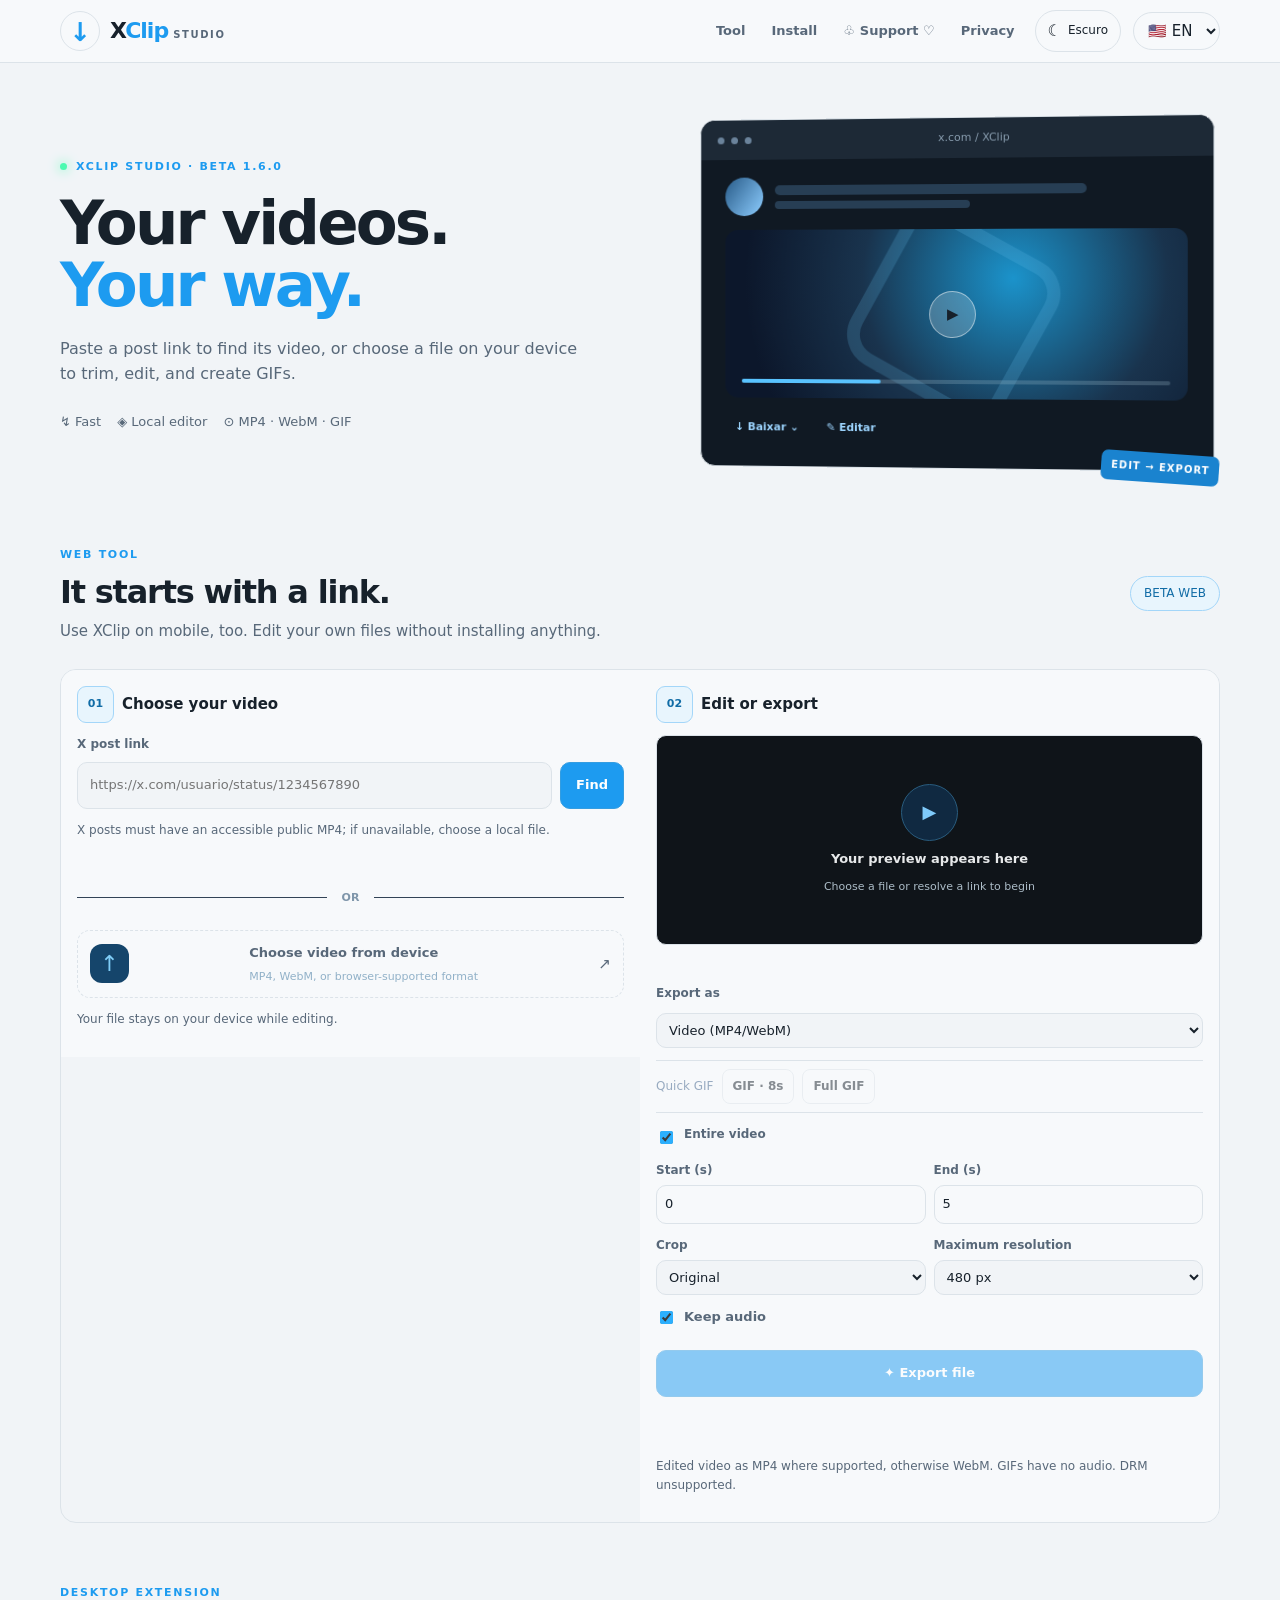
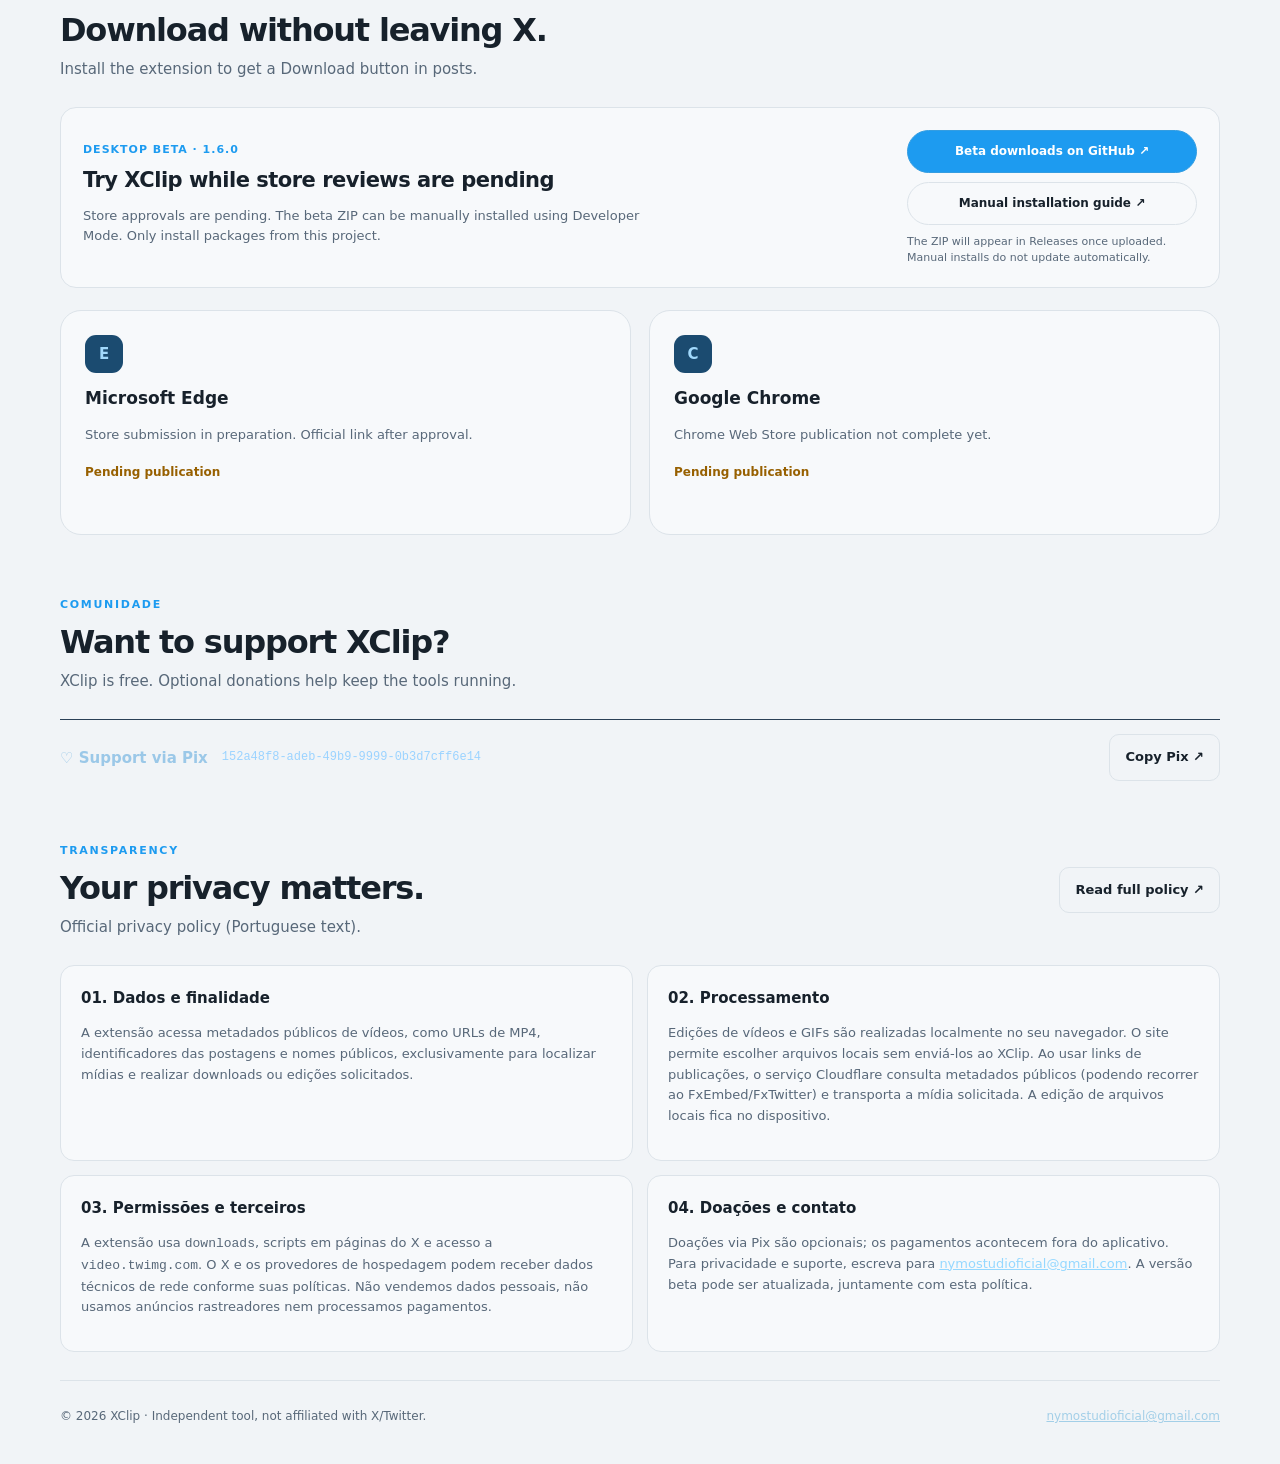
==== index.html @ c084bc1a "fix: beta package label matches extension version 1.6.0" ====
<!doctype html><html lang="pt-BR"><head><meta charset="utf-8"><meta name="viewport" content="width=device-width,initial-scale=1">
<meta name="theme-color" content="#080f1b"><meta name="description" content="XClip Studio: baixe vídeos do X, edite vídeos no navegador ou crie GIFs. Política de privacidade e instalação da extensão."><title>XClip Studio — Seu vídeo. Seu jeito.</title>
<link rel="icon" href="XClip-Site-1.3/assets/icon48.png"><link rel="stylesheet" href="style.css?v=1.6.1"></head>
<body>
<header class="header"><div class="shell top"><a class="brand" href="#home"><span class="brand-icon">↓</span><span>X<span class="accent">Clip</span><small> STUDIO</small></span></a>
<nav aria-label="Menu"><a data-i18n="navTool" href="#tool">Ferramenta</a><a data-i18n="navInstall" href="#install">Instalar</a><a href="#support" class="nav-support"><span aria-hidden="true">♧</span><span data-i18n="navSupport">Apoiar</span></a><a data-i18n="navPrivacy" href="#privacy">Privacidade</a></nav>
<button type="button" id="theme-toggle" class="theme-toggle" aria-label="Alternar tema claro e escuro"><span aria-hidden="true">☾</span><span id="theme-label">Escuro</span></button><div class="lang-area"><label for="lang" class="sr-only">Language</label><select id="lang"><option value="pt_BR">🇧🇷 PT</option><option value="en">🇺🇸 EN</option><option value="es">🇪🇸 ES</option><option value="fr">🇫🇷 FR</option><option value="ar">العربية</option><option value="zh_CN">中文</option></select></div></div></header>
<main id="home" class="shell">
<section class="hero"><div class="hero-left"><span class="eyebrow"><span class="light-dot"></span><span data-i18n="eyebrow">XCLIP STUDIO · BETA 1.6.1</span></span>
<h1 data-i18n="headline">Seus vídeos.<br><span class="accent">Seu jeito.</span></h1><p class="lead" data-i18n="subhead">Cole o link de uma publicação para buscar o vídeo, ou escolha um arquivo do seu dispositivo para cortar, editar e criar GIFs.</p>
<div class="facts"><span>↯ <span data-i18n="chipSpeed">Rápido</span></span><span>◈ <span data-i18n="chipEditor">Editor local</span></span><span>⊙ <span data-i18n="chipFormats">MP4 · WebM · GIF</span></span></div></div>
<div class="hero-art" aria-hidden="true"><div class="art-window"><div class="window-top"><i></i><i></i><i></i><span>x.com / XClip</span></div><div class="window-content"><div class="art-post"><span class="art-avatar"></span><span class="art-lines"><b></b><b></b></span></div><div class="art-video"><div class="play">▶</div><div class="art-timeline"><span></span></div></div><div class="art-buttons"><span>↓ Baixar ⌄</span><span>✎ Editar</span></div></div></div><div class="art-tag">EDIT → EXPORT</div></div></section>
<section id="tool" class="tool-section"><div class="sectionhead"><div><span class="eyebrow muted" data-i18n="toolBadge">FERRAMENTA WEB</span><h2 data-i18n="toolTitle">Tudo começa com um link.</h2><p data-i18n="toolSub">Use o XClip também no celular. Sem instalação para editar arquivos do aparelho.</p></div><span class="beta-flag">BETA WEB</span></div>
<div class="studio-grid compact-studio"><div class="pane source-pane"><div class="pane-title"><span class="step">01</span><h3 data-i18n="sourceTitle">Escolha seu vídeo</h3></div>
<label class="label" for="postUrl" data-i18n="urlLabel">Link da publicação do X</label><div class="inputrow"><input type="url" id="postUrl" placeholder="https://x.com/usuario/status/1234567890" autocomplete="off" spellcheck="false"><button id="resolve" class="primary" type="button" data-i18n="findButton">Buscar</button></div>
<p class="help" data-i18n="linkHelp">Baixe vídeos de posts públicos com MP4 acessível. A busca pode falhar quando o X restringe a mídia.</p>
<div id="linkStatus" class="inline-state" role="status" aria-live="polite"></div>
<div id="resolved" hidden><label class="label" for="quality" data-i18n="qualityLabel">Qualidade disponível</label><select id="quality" class="select"></select><div class="actions"><button id="downloadDirect" class="primary" type="button" data-i18n="downloadDirect">↓ Baixar direto</button><button id="gifShortDirect" type="button" class="outline xclip-quick-gif" data-i18n="gifShortQuick">GIF · 8 s</button><button id="gifFullDirect" type="button" class="outline xclip-quick-gif" data-i18n="gifFullQuick">GIF inteiro</button><button id="openEditor" type="button" class="outline" data-i18n="editFound">✎ Editar esse vídeo</button></div></div>
<div class="or"><span data-i18n="or">OU</span></div>
<label class="filepick" for="file"><span class="upload-icon">↑</span><span><strong data-i18n="fileTitle">Escolher vídeo do aparelho</strong><small data-i18n="fileHint">MP4, WebM ou outro formato compatível com o navegador</small></span><span aria-hidden="true">↗</span></label><input id="file" type="file" accept="video/*,.mp4,.webm" hidden><p class="help" data-i18n="filePrivacy">Seu arquivo fica no próprio dispositivo durante a edição.</p></div>
<div id="editorPanel" class="pane edit-pane"><div class="pane-title"><span class="step">02</span><h3 data-i18n="editorTitle">Editar ou exportar</h3></div><div class="preview"><video id="preview" controls playsinline preload="metadata"></video><div id="noVideo" class="preview-placeholder"><span>▶</span><strong data-i18n="placeholderTitle">Sua prévia aparece aqui</strong><small data-i18n="placeholderSub">Escolha um arquivo ou resolva um link para começar</small></div></div><div class="clip-player" id="clip-player" hidden><button id="clip-play" type="button" aria-label="Reproduzir trecho selecionado">▶</button><input id="clip-seek" type="range" min="0" max="100" value="0" step=".1" aria-label="Progresso do trecho"><strong id="clip-clock">0:00 / 0:00</strong></div>
<div id="videoMeta" class="file-meta" aria-live="polite"></div>
<div class="editfields"><div class="line"><label for="exportType" data-i18n="formatLabel">Exportar como</label><select id="exportType" class="select"><option value="video" data-i18n="videoOption">Vídeo (MP4/WebM)</option><option value="gif" data-i18n="gifOption">GIF animado</option></select></div>
<div class="gif-shortcuts" id="gif-shortcuts"><span data-i18n="gifQuickTitle">GIF rápido</span><button id="gif8Local" type="button" class="outline" disabled data-i18n="gifShortQuick">Primeiros 8 s</button><button id="gifFullLocal" type="button" class="outline" disabled data-i18n="gifFullQuick">Vídeo inteiro</button></div><div class="checkline"><input type="checkbox" id="whole" checked><label for="whole" data-i18n="wholeLabel">Vídeo inteiro</label></div><div class="trim-shell" id="trim-shell" hidden><div class="trim-head"><span data-i18n="trimSelect">✂ Selecionar trecho</span><strong id="trim-duration">0:00 – 0:05</strong></div>
 
 <div class="trim-rail" id="trim-rail"><div class="trim-highlight"></div><input type="range" id="start-slider" min="0" max="10" step=".1" value="0" aria-label="Início do trecho"><input type="range" id="end-slider" min="0" max="10" step=".1" value="5" aria-label="Fim do trecho"></div>
 <div class="trim-markers"><span>0:00</span><span id="total-time">0:00</span></div></div><div class="two" id="trimInputs"><div><label for="start" data-i18n="startLabel">Início (s)</label><input id="start" type="number" min="0" step=".1" value="0" disabled></div><div><label for="end" data-i18n="endLabel">Fim (s)</label><input id="end" type="number" min=".1" step=".1" value="5" disabled></div></div>
<div class="two"><div><label for="crop" data-i18n="cropLabel">Enquadramento</label><select id="crop" class="select"><option value="original" data-i18n="cropOriginal">Original</option><option value="1:1">1:1 · Quadrado</option><option value="9:16">9:16 · Vertical</option><option value="16:9">16:9 · Horizontal</option></select></div><div><label for="size" data-i18n="sizeLabel">Resolução máxima</label><select id="size" class="select"><option value="320">320 px</option><option value="480" selected>480 px</option><option value="640">640 px</option><option value="720">720 px</option><option value="original" data-i18n="sourceRes">Original</option></select></div></div>
<div class="two"><div id="fpsWrap"><label for="fps">FPS <span data-i18n="gifOnly">(GIF)</span></label><select id="fps" class="select"><option value="4">4</option><option value="6" selected>6</option><option value="10">10</option></select></div><div class="audio-control"><label class="checkline"><input type="checkbox" id="keepAudio" checked><span data-i18n="audioLabel">Manter áudio</span></label></div></div>
<button id="export" class="primary export-btn" type="button" disabled data-i18n="exportButton">✦ Exportar arquivo</button><button id="cancel" type="button" class="outline" hidden data-i18n="cancel">Cancelar</button>
<progress id="progress" max="100" value="0" hidden></progress><p id="editorStatus" role="status" aria-live="polite" class="help"></p><p class="help" data-i18n="codecNotice">Vídeos editados usam MP4 quando o navegador suporta, ou WebM. GIFs não têm áudio. Conteúdos com DRM não são compatíveis.</p></div></div></div></section>
<section id="install" class="section"><div class="sectionhead"><div><span class="eyebrow muted" data-i18n="installBadge">EXTENSÃO PARA COMPUTADOR</span><h2 data-i18n="installTitle">Baixar sem sair do X.</h2><p data-i18n="installSub">Para usar o botão Baixar diretamente nas publicações, instale a extensão.</p></div></div>
<div class="beta-install" role="region" aria-label="Instalação manual do XClip beta">
 <div class="beta-copy"><span class="eyebrow" data-i18n="betaLabel">BETA PARA COMPUTADOR · 1.6.0</span>
 <h3 data-i18n="betaTitle">Teste o XClip antes da aprovação das lojas</h3>
 <p data-i18n="betaExplanation">A extensão está em revisão. Enquanto isso, o ZIP beta pode ser instalado manualmente pelo Modo do desenvolvedor. Só instale arquivos deste projeto.</p></div>
 <div class="beta-links"><a class="primary beta-cta" href="https://github.com/john-cris19/xclip-studio/releases" target="_blank" rel="noopener noreferrer" data-i18n="betaReleases">Ver downloads beta no GitHub ↗</a><a class="outline beta-guide" href="https://github.com/john-cris19/xclip-studio/blob/main/BETA-INSTALACAO.md" target="_blank" rel="noopener noreferrer" data-i18n="betaGuide">Como instalar manualmente ↗</a><small data-i18n="betaNote">O ZIP será disponibilizado em Releases após ser enviado ao repositório. Downloads manuais não recebem atualizações automáticas.</small></div>
</div>
<div class="installgrid"><div class="installcard"><div class="logo-square">E</div><h3>Microsoft Edge</h3><p data-i18n="edgeInfo">Versão 1.3 em análise. O link oficial será ativado após aprovação.</p><span class="unavailable" data-i18n="edgePending">Aguardando publicação</span></div><div class="installcard"><div class="logo-square">C</div><h3>Google Chrome</h3><p data-i18n="chromeInfo">Versão 1.3 em análise. O link oficial será ativado após aprovação.</p><span class="unavailable" data-i18n="chromePending">Aguardando publicação</span></div></div></section>
<section id="support" class="section xclip-support-section"><div class="sectionhead"><div><span class="eyebrow muted">COMUNIDADE</span><h2 data-i18n="supportTitle">Quer apoiar o XClip?</h2><p data-i18n="supportText">O projeto é gratuito. Contribuições são opcionais e ajudam a manter as ferramentas.</p></div></div><div class="donate-inline"><span data-i18n="pixLabel">Pix de apoio · doação opcional</span><code id="pix-key">152a48f8-adeb-49b9-9999-0b3d7cff6e14</code><button id="copy-pix-site" type="button" class="outline" data-i18n="pixCopy">Copiar Pix ↗</button></div></section>
<section id="privacy" class="section privacy"><div class="sectionhead"><div><span class="eyebrow muted" data-i18n="privacyBadge">TRANSPARÊNCIA</span><h2 data-i18n="privacyTitle">Sua privacidade importa.</h2><p data-i18n="privacyNote">Política de privacidade oficial (texto em português).</p></div><a class="outline" href="privacy.html" target="_blank" rel="noopener noreferrer" data-i18n="fullPolicy">Ver documento completo ↗</a></div><div class="privacy-cards"><div><h3>01. Dados e finalidade</h3><p>A extensão acessa metadados públicos de vídeos, como URLs de MP4, identificadores das postagens e nomes públicos, exclusivamente para localizar mídias e realizar downloads ou edições solicitados.</p></div><div><h3>02. Processamento</h3><p>Edições de vídeos e GIFs são realizadas localmente no seu navegador. O site permite escolher arquivos locais sem enviá-los ao XClip. Ao usar links de publicações, o serviço Cloudflare consulta metadados públicos (podendo recorrer ao FxEmbed/FxTwitter) e transporta a mídia solicitada. A edição de arquivos locais fica no dispositivo.</p></div><div><h3>03. Permissões e terceiros</h3><p>A extensão usa <code>downloads</code>, scripts em páginas do X e acesso a <code>video.twimg.com</code>. O X e os provedores de hospedagem podem receber dados técnicos de rede conforme suas políticas. Não vendemos dados pessoais, não usamos anúncios rastreadores nem processamos pagamentos.</p></div><div><h3>04. Doações e contato</h3><p>Doações via Pix são opcionais; os pagamentos acontecem fora do aplicativo. Para privacidade e suporte, escreva para <a href="mailto:nymostudioficial@gmail.com">nymostudioficial@gmail.com</a>. A versão beta pode ser atualizada, juntamente com esta política.</p></div></div></section>
<footer class="footer"><div>© 2026 XClip · <span data-i18n="footer">Ferramenta independente, sem vínculo oficial com X/Twitter.</span></div><a href="mailto:nymostudioficial@gmail.com">nymostudioficial@gmail.com</a></footer>
</main>
<script src="config.js?v=1.6.1"></script><script src="translations.js?v=1.6.1"></script><script src="gif-codec.js?v=1.6.1"></script><script src="studio.js?v=1.6.1"></script>
</body></html>
---- style.css ----
:root{color-scheme:dark;--bg:#080f1b;--surface:#101c2a;--panel:#111d2b;--line:#263648;--ink:#eef5ff;--muted:#a0b2c5;--blue:#2caffd}*{box-sizing:border-box}html{scroll-behavior:smooth}body{margin:0;background:radial-gradient(ellipse at 80% -5%,#143c60 0,transparent 36%),var(--bg);color:var(--ink);font:15px/1.6 system-ui,-apple-system,Segoe UI,sans-serif}.shell{max-width:1160px;width:calc(100% - 44px);margin:0 auto}a{color:#95d8ff}button,input,select{font:inherit}button{cursor:pointer}button:disabled{opacity:.5;cursor:not-allowed}.header{border-bottom:1px solid #293647;background:#09131eea;position:sticky;top:0;z-index:4;backdrop-filter:blur(10px)}.top{height:77px;display:flex;align-items:center;gap:28px}.brand{display:flex;gap:10px;align-items:center;min-width:188px;text-decoration:none;color:white;font-size:22px;font-weight:850;letter-spacing:-1px}.brand small{font-size:10px;letter-spacing:1.6px;color:#8fa6bc}.brand-icon{height:40px;width:40px;background:#0a2e4b;border:1px solid #326791;border-radius:13px;display:grid;place-items:center;color:#48baff;font-size:26px}.accent{color:#40b9ff}nav{display:flex;gap:26px;margin-left:auto}nav a{font-size:13px;text-decoration:none;color:#afc0d0;font-weight:600}nav a:hover{color:#fff}.lang-area select{border-radius:9px;border:1px solid #35516b;background:#132436;color:#e6f2ff;padding:8px 10px}.sr-only{position:absolute;width:1px;height:1px;overflow:hidden;clip:rect(0,0,0,0)}.hero{display:grid;grid-template-columns:1fr .85fr;align-items:center;gap:38px;min-height:410px;padding:48px 0 42px}.eyebrow{font-weight:750;font-size:11px;letter-spacing:1.7px;color:#91d6ff;display:inline-flex;gap:9px;align-items:center}.light-dot{display:inline-block;width:7px;height:7px;background:#4bfab0;border-radius:50%;box-shadow:0 0 12px #4bfab0}.muted{color:#7daac6}h1{font-size:clamp(48px,6vw,79px);line-height:1.02;letter-spacing:-4px;margin:15px 0 19px}h2{font-size:clamp(25px,3.4vw,36px);letter-spacing:-1.2px;line-height:1.25;margin:7px 0}h3{margin:0;font-size:17px}.lead{font-size:16px;color:#b5c8dc;max-width:520px}.facts{display:flex;flex-wrap:wrap;gap:16px;color:#a6bcd2;font-size:13px;margin-top:25px}.facts>span{white-space:nowrap}.hero-art{position:relative;padding:20px 9px 20px 0}.art-window{border:1px solid #36536b;box-shadow:0 12px 70px #04080eb0;background:#101923;border-radius:15px;overflow:hidden;transform:perspective(1300px) rotateY(-5deg)}.window-top{background:#1d2936;height:40px;display:flex;align-items:center;gap:7px;padding:0 17px}.window-top i{height:7px;width:7px;border-radius:50%;background:#6b839b}.window-top span{margin:auto;color:#879bad;font-size:11px}.window-content{padding:18px 25px 24px}.art-post{display:flex;gap:12px;margin-bottom:14px}.art-avatar{height:39px;width:39px;border-radius:50%;background:linear-gradient(125deg,#275a87,#8dcdff)}.art-lines{flex:1;display:grid;gap:6px;align-content:center}.art-lines b{height:10px;background:#273e54;border-radius:20px;width:76%}.art-lines b:last-child{width:48%;height:8px}.art-video{height:170px;border-radius:13px;position:relative;display:grid;place-items:center;background:radial-gradient(circle at 63% 29%,#1b93cb,#19334d 48%,#0c172b 86%);overflow:hidden}.art-video:before{content:"";position:absolute;width:150px;height:150px;border:13px solid #67bfea33;transform:rotate(29deg);border-radius:35px}.play{z-index:2;width:47px;height:47px;display:grid;place-items:center;background:#ffffff33;border:1px solid #ffffff78;border-radius:50%}.art-timeline{position:absolute;bottom:15px;left:17px;right:17px;background:#9cbaca44;height:4px;border-radius:10px}.art-timeline span{display:block;width:33%;height:4px;background:#59c3ff;border-radius:10px}.art-buttons{display:flex;gap:8px;margin-top:15px;flex-wrap:wrap}.art-buttons span{border:1px solid #32729f;border-radius:50px;padding:6px 10px;font-size:11px;font-weight:750;background:#123048;color:#a6ddff}.art-tag{position:absolute;bottom:6px;right:1px;transform:rotate(4deg);background:#1a83cf;color:white;padding:7px 10px;font-weight:900;font-size:10px;letter-spacing:1px;border-radius:7px}.tool-section{padding:33px 0}.sectionhead{display:flex;gap:20px;align-items:center;justify-content:space-between;margin-bottom:22px}.sectionhead p{color:var(--muted);margin:4px 0}.beta-flag{border:1px solid #35708e;background:#123a4a;padding:7px 13px;border-radius:50px;white-space:nowrap;color:#9dd9f7;font-size:12px}.studio-grid{display:grid;grid-template-columns:1fr 1fr;align-items:start;gap:20px}.pane,.installcard{border:1px solid var(--line);background:linear-gradient(155deg,#122438,#0e1926);border-radius:21px;padding:24px}.pane-title{display:flex;align-items:center;gap:13px;margin-bottom:24px}.step{border:1px solid #3a719b;color:#95d4fb;background:#183a52;display:grid;place-items:center;border-radius:11px;width:37px;height:37px;font-weight:800}.label,.editfields label{font-size:12px;color:#b9d0e3;font-weight:750;display:block;margin-bottom:8px}.inputrow{display:flex;gap:8px}.inputrow input{min-width:0;flex:1}.inputrow input,.editfields input[type=number],.select{background:#091524;border:1px solid #37506a;color:#edf7ff;border-radius:10px;padding:12px;outline:none;width:100%;font-size:13px}.inputrow input:focus,.editfields input:focus,.select:focus{border-color:#42bdff;box-shadow:0 0 0 2px #3bacf62b}.primary,.outline{border:1px solid #349de1;border-radius:10px;background:#199bea;color:white;font-size:13px;padding:12px 15px;font-weight:800}.primary:hover:not(:disabled){background:#30b3ff}.outline{background:#172d42;color:#b7dfff;border-color:#3b6382;text-decoration:none}.outline:hover{background:#1e3953}.help{font-size:12px;color:#92a9be;line-height:1.55}.inline-state{min-height:15px;color:#9fcbe8;font-size:12px;margin-top:8px}.inline-state.error,#editorStatus.error{color:#ffae9e}.inline-state.success,#editorStatus.success{color:#70e8b1}.actions{display:flex;gap:10px;flex-wrap:wrap;margin-top:12px}.or{display:flex;gap:15px;align-items:center;color:#7f96aa;margin:23px 0;font-size:11px;font-weight:800}.or:before,.or:after{content:"";flex:1;height:1px;background:#324356}.filepick{display:flex;align-items:center;justify-content:space-between;gap:12px;padding:17px;cursor:pointer;border:1px dashed #3682b4;background:#0d2439;border-radius:13px;color:#d8ebfb}.filepick strong{display:block;font-size:13px}.filepick small{display:block;color:#91b1c8;font-size:11px;margin-top:4px}.upload-icon{display:grid;place-items:center;height:39px;width:39px;border-radius:12px;background:#15456b;color:#7fcdf7;font-size:22px}.preview{height:224px;position:relative;border-radius:13px;background:#060e18;overflow:hidden;display:grid;place-items:center;border:1px solid #2a3d52}.preview video{height:100%;width:100%;object-fit:contain;display:none}.preview-placeholder{display:grid;place-items:center;gap:8px;color:#8fa8bd;text-align:center}.preview-placeholder span{width:57px;height:57px;display:grid;place-items:center;color:#7fcafa;background:#102941;border:1px solid #295c7e;border-radius:50%;font-size:18px}.preview-placeholder strong{color:#e1efff;font-size:13px}.preview-placeholder small{font-size:11px}.file-meta{font-size:11px;color:#8db3ce;min-height:19px;margin:10px 0}.editfields{display:grid;gap:12px}.editfields .line{display:grid;gap:5px}.editfields .two{display:grid;grid-template-columns:1fr 1fr;gap:12px}.editfields label{margin:0 0 5px}.editfields .checkline{display:flex;align-items:center;gap:8px;font-size:13px}.editfields input[type=checkbox]{accent-color:#2caffd}.audio-control{display:flex;align-items:center}.export-btn{width:100%;margin-top:5px}.editfields progress{width:100%;accent-color:#26b2fc}.section{padding:58px 0}.installgrid{display:grid;grid-template-columns:1fr 1fr;gap:18px}.installcard{min-height:225px}.installcard .logo-square{font-weight:900;color:#a2d9fc;display:grid;place-items:center;width:38px;height:38px;border-radius:11px;background:#1b4b70;margin-bottom:12px}.installcard p{font-size:13px;color:#a8bccf}.unavailable{font-size:12px;font-weight:700;color:#ffc66c}.privacy-cards{display:grid;grid-template-columns:1fr 1fr;gap:14px}.privacy-cards>div{border:1px solid #293a4c;background:#111f2e;padding:20px;border-radius:14px}.privacy-cards h3{font-size:15px}.privacy-cards p{font-size:13px;color:#aabdd0}.footer{display:flex;gap:15px;justify-content:space-between;padding:26px 0 40px;border-top:1px solid var(--line);font-size:12px;color:#809ab2}.footer a{color:#a3cfe8}@media(max-width:920px){.hero{grid-template-columns:1fr;min-height:unset}.hero-art{max-width:560px}.studio-grid,.installgrid{grid-template-columns:1fr}nav{gap:11px}.brand{min-width:unset}}@media(max-width:580px){.shell{width:calc(100% - 30px)}.top{gap:8px;height:68px}.brand{font-size:18px}.brand small{display:none}.brand-icon{width:32px;height:32px;font-size:20px}nav{margin-left:auto;gap:10px}nav a{font-size:11px}.lang-area select{padding:6px 4px;max-width:76px}.hero{padding:34px 0 15px;gap:12px}h1{letter-spacing:-2px;font-size:48px}.hero-art{display:none}.pane,.installcard{padding:18px}.sectionhead{align-items:start;flex-direction:column;gap:10px}.privacy-cards{grid-template-columns:1fr}.footer{flex-direction:column}.editfields .two{gap:8px}}
[hidden]{display:none!important}

/* XClip 1.4: one timeline with two draggable range handles. */
.trim-shell{padding:13px 14px 8px;background:#0d1825;border:1px solid #2a4055;border-radius:14px;margin:8px 0 14px}
.trim-shell[hidden]{display:none}.trim-head,.trim-markers{display:flex;justify-content:space-between;align-items:center;gap:8px;color:#c3d3e2;font-size:12px}
.trim-head strong{color:#63bcff;font-variant-numeric:tabular-nums}.trim-frames{height:52px;border-radius:9px;overflow:hidden;margin-top:12px;display:flex;justify-content:space-between;align-items:center;color:#81a6bc;font-size:11px;background:repeating-linear-gradient(90deg,#152e44 0,#152e44 42px,#0a1f30 42px,#0a1f30 48px)}.trim-frames span{padding:4px 7px;background:#122c3ab3}
.trim-rail{position:relative;margin:1px 8px 6px;height:32px;--a:0%;--b:100%}.trim-rail:before{content:'';position:absolute;height:7px;background:#23394c;top:12px;left:0;right:0;border-radius:6px}.trim-rail .trim-highlight{position:absolute;height:7px;top:12px;left:var(--a);right:calc(100% - var(--b));background:#1d9bf0;border-radius:6px}
.trim-rail input{position:absolute;inset:0;width:100%;height:32px;margin:0;background:transparent;appearance:none;-webkit-appearance:none;pointer-events:none}.trim-rail input::-webkit-slider-thumb{-webkit-appearance:none;appearance:none;pointer-events:auto;height:27px;width:16px;border:3px solid #1d9bf0;background:#fff;border-radius:8px;cursor:ew-resize;box-shadow:0 2px 6px #0008}.trim-rail input::-moz-range-thumb{pointer-events:auto;height:22px;width:12px;border:3px solid #1d9bf0;background:#fff;border-radius:8px;cursor:ew-resize}.trim-rail input::-webkit-slider-runnable-track{background:transparent}
.trim-markers{color:#7591a7;font-size:11px}.donate-inline{display:flex;flex-wrap:wrap;align-items:center;gap:14px;border-top:1px solid #263a4b;padding-top:14px}.donate-inline code{font:12px/1.4 monospace;overflow-wrap:anywhere;color:#9bd3ff}.donate-inline button{margin-left:auto}
.studio-grid .pane{box-shadow:none}.actions button,.installcard,.outline{box-shadow:none}

/* XClip Web v1.4.1: compact actions and GIF presets */
.studio-grid{gap:12px!important}.studio-grid .pane{padding:18px!important;border-radius:16px!important;box-shadow:none!important}
.pane-title{margin-bottom:13px!important}.pane-title h3{font-size:16px!important}
.studio-grid .actions{display:flex;align-items:center;gap:7px;flex-wrap:wrap}.studio-grid .actions button{padding:8px 10px!important;font-size:12px!important;border-radius:8px!important;white-space:nowrap}
.gif-shortcuts{display:flex;align-items:center;gap:7px;flex-wrap:wrap;padding:8px 0;color:#98abc1;font-size:12px}
.gif-shortcuts button{border-radius:8px!important;padding:5px 8px!important;font-size:12px!important}
.donate-inline{border-top:1px solid #2a4056!important}.donate-inline span{font-weight:600;color:#9bc8e8}
#linkStatus.error{max-width:620px;line-height:1.5}.trim-frames{opacity:.72}
@media(max-width:600px){.studio-grid .pane{padding:14px!important}.studio-grid .actions button{flex:1}.gif-shortcuts button{flex:1}}

/* XClip 1.5 — X-inspired compact light/dark themes */
:root{--bg:#000;--surface:#000;--panel:#000;--line:#2f3336;--ink:#e7e9ea;--muted:#71767b;--blue:#1d9bf0;color-scheme:dark}
html[data-theme="light"]{--bg:#fff;--surface:#fff;--panel:#fff;--line:#eff3f4;--ink:#0f1419;--muted:#536471;--blue:#1d9bf0;color-scheme:light}
body{background:var(--bg)!important;color:var(--ink)!important;font-family:-apple-system,BlinkMacSystemFont,system-ui,sans-serif}
.header{background:var(--surface)!important;border-bottom:1px solid var(--line)!important}.top{height:62px!important;gap:12px!important}
.brand{color:var(--ink)!important;min-width:150px!important}.brand small{color:var(--muted)!important}.accent{color:var(--blue)!important}
.brand-icon{background:transparent!important;border:1px solid var(--line)!important;border-radius:50%!important;color:var(--blue)!important}
nav a{color:var(--muted)!important}nav a:hover{color:var(--ink)!important}.nav-support{display:inline-flex;align-items:center;gap:5px}
.theme-toggle{display:inline-flex;align-items:center;gap:6px;margin-left:8px;background:transparent;color:var(--ink);border:1px solid var(--line);border-radius:99px;padding:7px 12px;font-size:12px;white-space:nowrap}.theme-toggle:hover{background:rgba(29,155,240,.10)}.theme-toggle span:first-child{font-size:16px}
.lang-area select{background:var(--surface)!important;border:1px solid var(--line)!important;color:var(--ink)!important;border-radius:99px!important}
.hero{min-height:290px!important;padding:34px 0 24px!important;gap:18px!important}.hero h1{font-size:clamp(38px,5vw,61px)!important;letter-spacing:-2.8px!important}
.lead,.facts,.sectionhead p,.help,.file-meta,.inline-state{color:var(--muted)!important}.eyebrow{color:var(--blue)!important}
.art-window{box-shadow:none!important;border-color:var(--line)!important;background:#101923!important}.art-buttons span{border:0!important;border-radius:20px!important;background:transparent!important;color:#9dd5ff!important}
.section,.tool-section{padding:28px 0!important}.sectionhead{gap:10px!important}.sectionhead h2{font-size:clamp(24px,3vw,32px)!important}
.studio-grid{gap:0!important;border:1px solid var(--line)!important;border-radius:16px!important;overflow:hidden}
.studio-grid .pane{border:0!important;border-radius:0!important;background:var(--surface)!important;padding:16px!important;box-shadow:none!important;color:var(--ink)!important}
.source-pane{border-right:1px solid var(--line)!important}.pane-title{gap:8px!important;margin-bottom:12px!important}.pane-title h3{font-size:15px!important}
.step{border-radius:9px!important;padding:5px 7px!important;font-size:11px!important}
.filepick{border:1px dashed var(--line)!important;background:var(--surface)!important;color:var(--ink)!important;padding:12px!important}
.inputrow input,.studio-grid input[type=number],.studio-grid select{background:var(--surface)!important;border:1px solid var(--line)!important;color:var(--ink)!important;border-radius:10px!important}
.studio-grid .label,.studio-grid label{color:var(--muted)!important}
.preview{height:210px!important;background:#0f1419!important;border-radius:10px!important;border-color:var(--line)!important}
.preview-placeholder{color:#a0b4c3!important}.preview-placeholder strong{color:#e7e9ea!important}
.primary{background:var(--blue)!important}.outline{background:transparent!important;border-color:var(--line)!important;color:var(--ink)!important}.outline:hover{background:rgba(29,155,240,.09)!important}
.actions button{padding:9px 12px!important;border-radius:99px!important}
.editfields .two{gap:8px!important}.editfields select,.editfields input[type=number]{padding:8px!important}
.gif-shortcuts{display:flex!important;align-items:center!important;flex-wrap:wrap!important;gap:8px!important;padding:8px 0!important;border-top:1px solid var(--line)!important;border-bottom:1px solid var(--line)!important}
.gif-shortcuts button{font-size:12px!important;padding:7px 10px!important}
.trim-shell{background:var(--surface)!important;border:1px solid var(--line)!important;border-radius:10px!important;padding:10px!important}
.trim-head{color:var(--ink)!important}.trim-head strong{color:var(--blue)!important}
.trim-frames{height:34px!important;background:repeating-linear-gradient(90deg,#1d9bf027 0,#1d9bf027 40px,transparent 41px,transparent 45px)!important;color:var(--muted)!important;opacity:1!important}.trim-frames span{background:transparent!important}
.installcard,.privacy-cards>div{background:var(--surface)!important;color:var(--ink)!important;border-color:var(--line)!important;box-shadow:none!important}
.installcard p,.privacy-cards p,.checkline{color:var(--muted)!important}.footer{border-color:var(--line)!important;color:var(--muted)!important}
html[data-theme="light"] .tag,html[data-theme="light"] .step,html[data-theme="light"] .beta-flag{background:#e8f5fd!important;color:#116ca6!important;border-color:#a3d6f9!important}
html[data-theme="light"] .preview-placeholder small{color:#acbcc7!important}html[data-theme="light"] .unavailable{color:#976000!important}
@media(max-width:920px){.source-pane{border-right:0!important;border-bottom:1px solid var(--line)!important}}
@media(max-width:620px){.top{gap:8px!important}.brand{min-width:unset!important}.theme-toggle{margin:0!important;padding:6px 9px!important}.theme-toggle #theme-label{display:none!important}nav{gap:9px!important}.studio-grid .pane{padding:12px!important}.hero{padding:21px 0!important}.hero-art{display:none!important}.hero h1{font-size:41px!important}}


/* v1.6 — mobile-first and softened light theme, no fake filmstrip */
html[data-theme=light]{--bg:#f1f4f7;--surface:#f7f9fb;--panel:#f7f9fb;--line:#dce3e9;--ink:#17212b;--muted:#586879}
html[data-theme=light] body{background:#f1f4f7!important}html[data-theme=light] .studio-grid .pane{background:#f7f9fb!important}
html[data-theme=light] .header,html[data-theme=light] .installcard,html[data-theme=light] .privacy-cards>div{background:#f7f9fb!important}
html[data-theme=light] .inputrow input,html[data-theme=light] .select{background:#f1f4f7!important}
.trim-frames{display:none!important}.trim-rail{margin-top:14px!important}
.clip-player{display:flex;align-items:center;gap:10px;padding:10px 1px;margin:4px 0;color:var(--ink)}.clip-player[hidden]{display:none!important}
.clip-player button{border:0;border-radius:50%;background:#1d9bf0;color:white;font-size:14px;min-width:34px;min-height:34px}.clip-player input{min-width:0;flex:1;accent-color:#1d9bf0}.clip-player strong{font-size:12px;white-space:nowrap;font-variant-numeric:tabular-nums}
.trim-head strong{font-weight:800;font-variant-numeric:tabular-nums}
@media(max-width:640px){
 .shell{width:calc(100% - 22px)!important}
 .top nav{display:none!important}
 .brand{font-size:20px!important}
 main.shell{display:flex;flex-direction:column}
 #tool{order:-1;margin-top:0!important}
 .tool-section{padding-top:16px!important}
 .hero{min-height:0!important;padding:16px 0!important;grid-template-columns:1fr!important}
 .hero h1{font-size:32px!important;line-height:1.05!important;letter-spacing:-1.5px!important}
 .hero .facts{gap:6px;flex-wrap:wrap}
 .sectionhead h2{font-size:24px!important}
 .studio-grid{border-radius:12px!important}
 .studio-grid .pane{padding:12px 10px!important}
 .inputrow input{min-width:0!important;width:100%}
 .inputrow button{white-space:nowrap}
 .preview{min-height:185px!important;height:210px!important}
 .gif-shortcuts{flex-wrap:wrap!important}
 .editfields .two{grid-template-columns:1fr 1fr!important}
 .trim-shell{padding:10px 8px!important}
 .trim-rail input::-webkit-slider-thumb{width:24px!important;height:32px!important}
 .installgrid,.privacy-cards{grid-template-columns:1fr!important}
 .donate-inline code{font-size:11px}
}

/* Beta install is clearly separate from approved store links */
.beta-install{display:flex;align-items:center;justify-content:space-between;gap:24px;border:1px solid var(--line);border-radius:16px;padding:22px;margin:18px 0 22px;background:var(--surface)}
.beta-install .beta-copy{flex:1;max-width:560px}.beta-copy .eyebrow{font-size:11px;font-weight:800;letter-spacing:.09em;color:var(--blue)}.beta-copy h3{font-size:21px;letter-spacing:-.5px;line-height:1.2;margin:8px 0}.beta-copy p{font-size:13px;color:var(--muted);line-height:1.55}
.beta-links{display:grid;gap:9px;min-width:220px;max-width:290px}.beta-links a{text-align:center;text-decoration:none;border-radius:99px;font-size:12px;padding:11px 16px;font-weight:700}.beta-links .beta-cta{color:white!important;display:block}.beta-links small{font-size:11px;color:var(--muted);line-height:1.4}
@media(max-width:770px){.beta-install{display:block;padding:16px}.beta-links{margin-top:14px;max-width:none;min-width:0}.beta-copy h3{font-size:19px}}
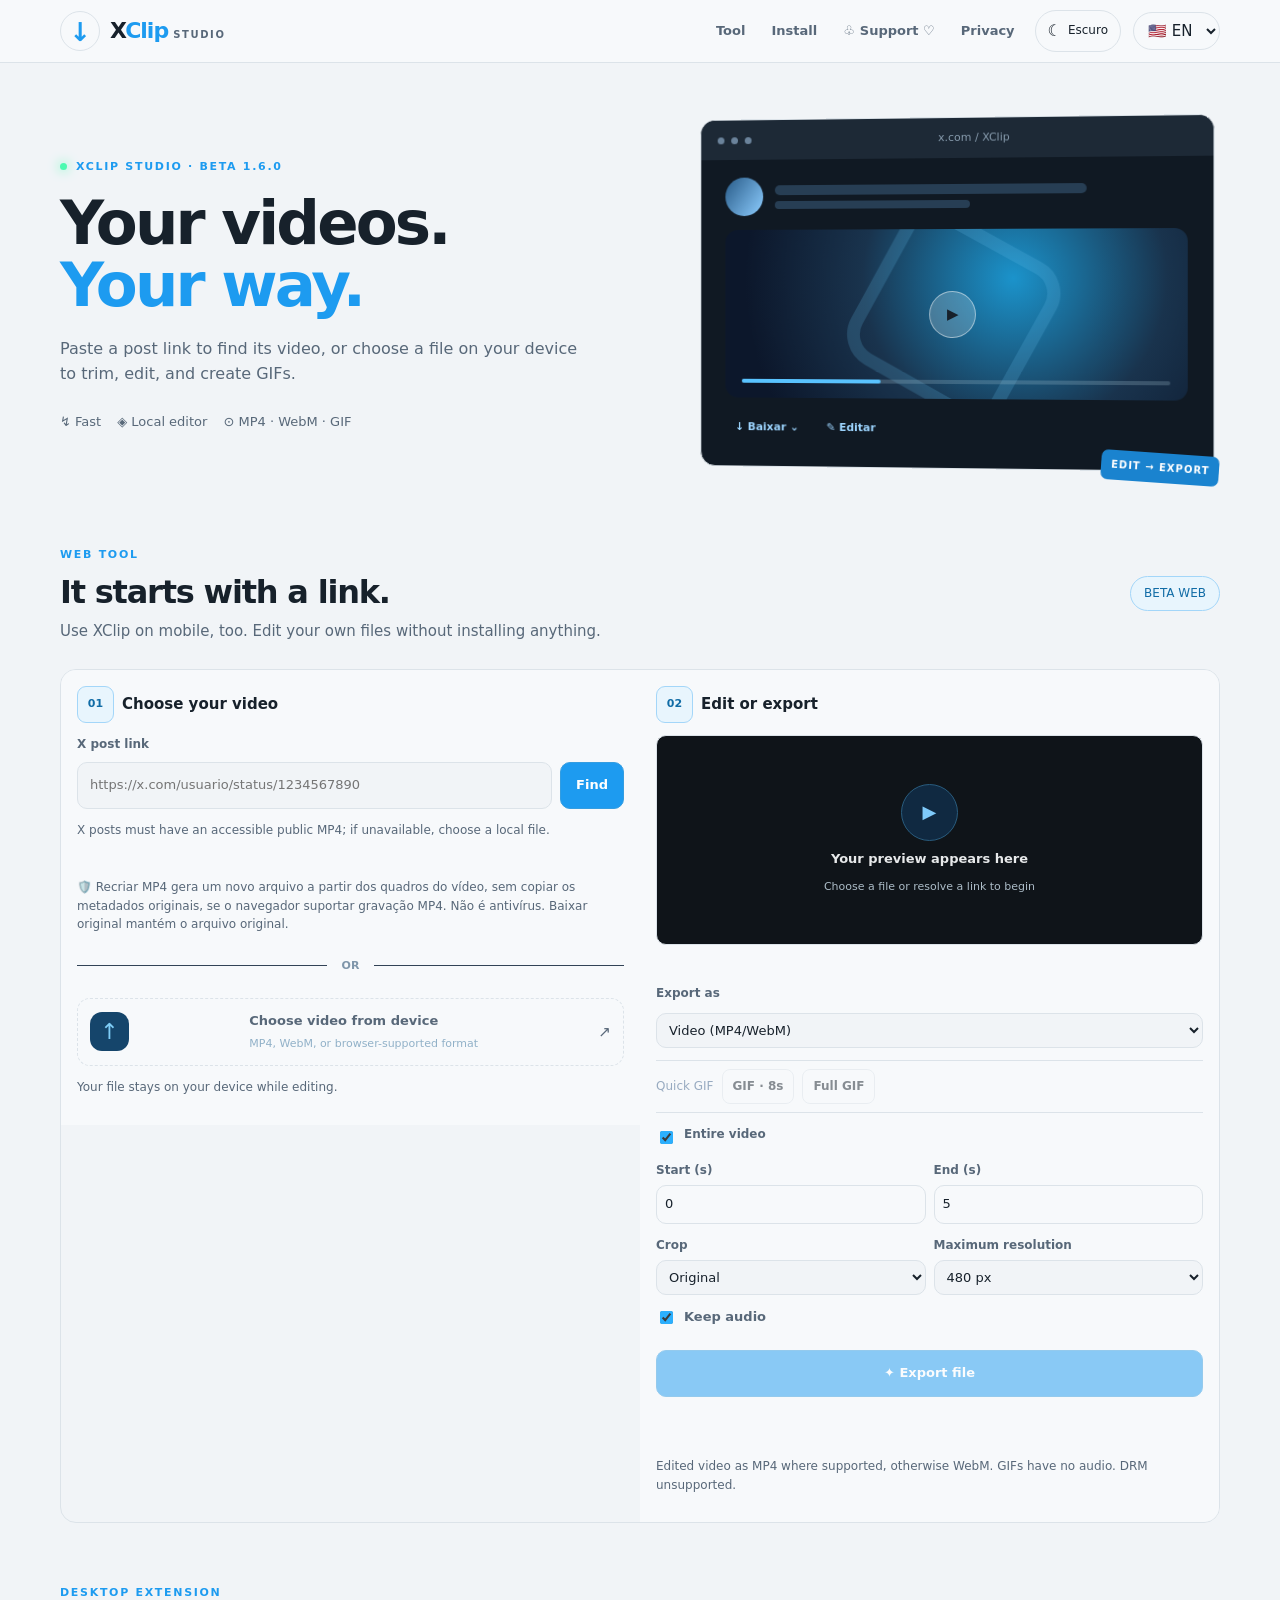
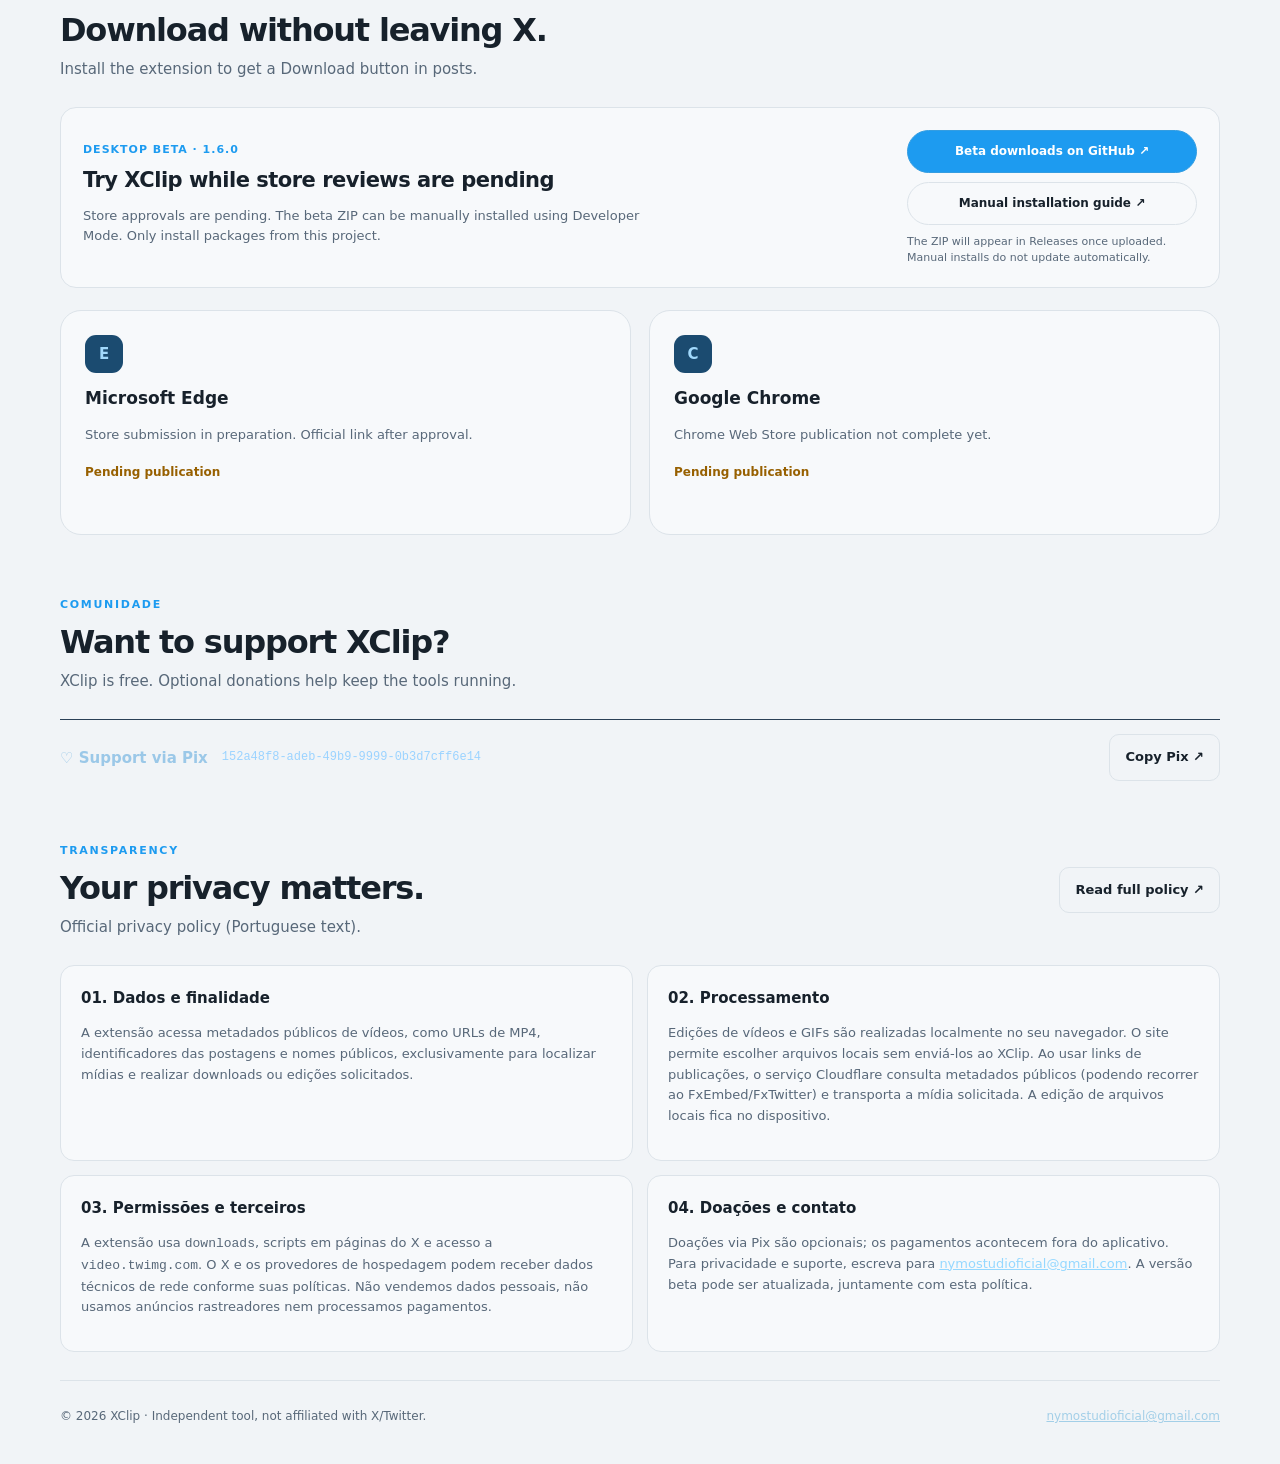
==== commit becbc043: "feat: add opt-in reconstructed MP4 option with explicit limitations" ====
--- a/index.html
+++ b/index.html
@@ -1,12 +1,12 @@
 <!doctype html><html lang="pt-BR"><head><meta charset="utf-8"><meta name="viewport" content="width=device-width,initial-scale=1">
 <meta name="theme-color" content="#080f1b"><meta name="description" content="XClip Studio: baixe vídeos do X, edite vídeos no navegador ou crie GIFs. Política de privacidade e instalação da extensão."><title>XClip Studio — Seu vídeo. Seu jeito.</title>
-<link rel="icon" href="XClip-Site-1.3/assets/icon48.png"><link rel="stylesheet" href="style.css?v=1.6.1"></head>
+<link rel="icon" href="XClip-Site-1.3/assets/icon48.png"><link rel="stylesheet" href="style.css?v=1.7.0"></head>
 <body>
 <header class="header"><div class="shell top"><a class="brand" href="#home"><span class="brand-icon">↓</span><span>X<span class="accent">Clip</span><small> STUDIO</small></span></a>
 <nav aria-label="Menu"><a data-i18n="navTool" href="#tool">Ferramenta</a><a data-i18n="navInstall" href="#install">Instalar</a><a href="#support" class="nav-support"><span aria-hidden="true">♧</span><span data-i18n="navSupport">Apoiar</span></a><a data-i18n="navPrivacy" href="#privacy">Privacidade</a></nav>
 <button type="button" id="theme-toggle" class="theme-toggle" aria-label="Alternar tema claro e escuro"><span aria-hidden="true">☾</span><span id="theme-label">Escuro</span></button><div class="lang-area"><label for="lang" class="sr-only">Language</label><select id="lang"><option value="pt_BR">🇧🇷 PT</option><option value="en">🇺🇸 EN</option><option value="es">🇪🇸 ES</option><option value="fr">🇫🇷 FR</option><option value="ar">العربية</option><option value="zh_CN">中文</option></select></div></div></header>
 <main id="home" class="shell">
-<section class="hero"><div class="hero-left"><span class="eyebrow"><span class="light-dot"></span><span data-i18n="eyebrow">XCLIP STUDIO · BETA 1.6.1</span></span>
+<section class="hero"><div class="hero-left"><span class="eyebrow"><span class="light-dot"></span><span data-i18n="eyebrow">XCLIP STUDIO · BETA 1.7.0</span></span>
 <h1 data-i18n="headline">Seus vídeos.<br><span class="accent">Seu jeito.</span></h1><p class="lead" data-i18n="subhead">Cole o link de uma publicação para buscar o vídeo, ou escolha um arquivo do seu dispositivo para cortar, editar e criar GIFs.</p>
 <div class="facts"><span>↯ <span data-i18n="chipSpeed">Rápido</span></span><span>◈ <span data-i18n="chipEditor">Editor local</span></span><span>⊙ <span data-i18n="chipFormats">MP4 · WebM · GIF</span></span></div></div>
 <div class="hero-art" aria-hidden="true"><div class="art-window"><div class="window-top"><i></i><i></i><i></i><span>x.com / XClip</span></div><div class="window-content"><div class="art-post"><span class="art-avatar"></span><span class="art-lines"><b></b><b></b></span></div><div class="art-video"><div class="play">▶</div><div class="art-timeline"><span></span></div></div><div class="art-buttons"><span>↓ Baixar ⌄</span><span>✎ Editar</span></div></div></div><div class="art-tag">EDIT → EXPORT</div></div></section>
@@ -15,8 +15,8 @@
 <label class="label" for="postUrl" data-i18n="urlLabel">Link da publicação do X</label><div class="inputrow"><input type="url" id="postUrl" placeholder="https://x.com/usuario/status/1234567890" autocomplete="off" spellcheck="false"><button id="resolve" class="primary" type="button" data-i18n="findButton">Buscar</button></div>
 <p class="help" data-i18n="linkHelp">Baixe vídeos de posts públicos com MP4 acessível. A busca pode falhar quando o X restringe a mídia.</p>
 <div id="linkStatus" class="inline-state" role="status" aria-live="polite"></div>
-<div id="resolved" hidden><label class="label" for="quality" data-i18n="qualityLabel">Qualidade disponível</label><select id="quality" class="select"></select><div class="actions"><button id="downloadDirect" class="primary" type="button" data-i18n="downloadDirect">↓ Baixar direto</button><button id="gifShortDirect" type="button" class="outline xclip-quick-gif" data-i18n="gifShortQuick">GIF · 8 s</button><button id="gifFullDirect" type="button" class="outline xclip-quick-gif" data-i18n="gifFullQuick">GIF inteiro</button><button id="openEditor" type="button" class="outline" data-i18n="editFound">✎ Editar esse vídeo</button></div></div>
-<div class="or"><span data-i18n="or">OU</span></div>
+<div id="resolved" hidden><label class="label" for="quality" data-i18n="qualityLabel">Qualidade disponível</label><select id="quality" class="select"></select><div class="actions"><button id="downloadDirect" class="primary" type="button" data-i18n="downloadDirect">↓ Baixar MP4 original</button><button id="safeDownload" class="outline" type="button">🛡️ Recriar MP4</button><button id="gifShortDirect" type="button" class="outline xclip-quick-gif" data-i18n="gifShortQuick">GIF · 8 s</button><button id="gifFullDirect" type="button" class="outline xclip-quick-gif" data-i18n="gifFullQuick">GIF inteiro</button><button id="openEditor" type="button" class="outline" data-i18n="editFound">✎ Editar esse vídeo</button></div></div>
+<p class="help" id="safety-note">🛡️ Recriar MP4 gera um novo arquivo a partir dos quadros do vídeo, sem copiar os metadados originais, se o navegador suportar gravação MP4. Não é antivírus. Baixar original mantém o arquivo original.</p><div class="or"><span data-i18n="or">OU</span></div>
 <label class="filepick" for="file"><span class="upload-icon">↑</span><span><strong data-i18n="fileTitle">Escolher vídeo do aparelho</strong><small data-i18n="fileHint">MP4, WebM ou outro formato compatível com o navegador</small></span><span aria-hidden="true">↗</span></label><input id="file" type="file" accept="video/*,.mp4,.webm" hidden><p class="help" data-i18n="filePrivacy">Seu arquivo fica no próprio dispositivo durante a edição.</p></div>
 <div id="editorPanel" class="pane edit-pane"><div class="pane-title"><span class="step">02</span><h3 data-i18n="editorTitle">Editar ou exportar</h3></div><div class="preview"><video id="preview" controls playsinline preload="metadata"></video><div id="noVideo" class="preview-placeholder"><span>▶</span><strong data-i18n="placeholderTitle">Sua prévia aparece aqui</strong><small data-i18n="placeholderSub">Escolha um arquivo ou resolva um link para começar</small></div></div><div class="clip-player" id="clip-player" hidden><button id="clip-play" type="button" aria-label="Reproduzir trecho selecionado">▶</button><input id="clip-seek" type="range" min="0" max="100" value="0" step=".1" aria-label="Progresso do trecho"><strong id="clip-clock">0:00 / 0:00</strong></div>
 <div id="videoMeta" class="file-meta" aria-live="polite"></div>
@@ -41,5 +41,5 @@
 <section id="privacy" class="section privacy"><div class="sectionhead"><div><span class="eyebrow muted" data-i18n="privacyBadge">TRANSPARÊNCIA</span><h2 data-i18n="privacyTitle">Sua privacidade importa.</h2><p data-i18n="privacyNote">Política de privacidade oficial (texto em português).</p></div><a class="outline" href="privacy.html" target="_blank" rel="noopener noreferrer" data-i18n="fullPolicy">Ver documento completo ↗</a></div><div class="privacy-cards"><div><h3>01. Dados e finalidade</h3><p>A extensão acessa metadados públicos de vídeos, como URLs de MP4, identificadores das postagens e nomes públicos, exclusivamente para localizar mídias e realizar downloads ou edições solicitados.</p></div><div><h3>02. Processamento</h3><p>Edições de vídeos e GIFs são realizadas localmente no seu navegador. O site permite escolher arquivos locais sem enviá-los ao XClip. Ao usar links de publicações, o serviço Cloudflare consulta metadados públicos (podendo recorrer ao FxEmbed/FxTwitter) e transporta a mídia solicitada. A edição de arquivos locais fica no dispositivo.</p></div><div><h3>03. Permissões e terceiros</h3><p>A extensão usa <code>downloads</code>, scripts em páginas do X e acesso a <code>video.twimg.com</code>. O X e os provedores de hospedagem podem receber dados técnicos de rede conforme suas políticas. Não vendemos dados pessoais, não usamos anúncios rastreadores nem processamos pagamentos.</p></div><div><h3>04. Doações e contato</h3><p>Doações via Pix são opcionais; os pagamentos acontecem fora do aplicativo. Para privacidade e suporte, escreva para <a href="mailto:nymostudioficial@gmail.com">nymostudioficial@gmail.com</a>. A versão beta pode ser atualizada, juntamente com esta política.</p></div></div></section>
 <footer class="footer"><div>© 2026 XClip · <span data-i18n="footer">Ferramenta independente, sem vínculo oficial com X/Twitter.</span></div><a href="mailto:nymostudioficial@gmail.com">nymostudioficial@gmail.com</a></footer>
 </main>
-<script src="config.js?v=1.6.1"></script><script src="translations.js?v=1.6.1"></script><script src="gif-codec.js?v=1.6.1"></script><script src="studio.js?v=1.6.1"></script>
+<script src="config.js?v=1.7.0"></script><script src="translations.js?v=1.7.0"></script><script src="gif-codec.js?v=1.7.0"></script><script src="safe-media.js?v=1.7.0"></script><script src="studio.js?v=1.7.0"></script>
 </body></html>
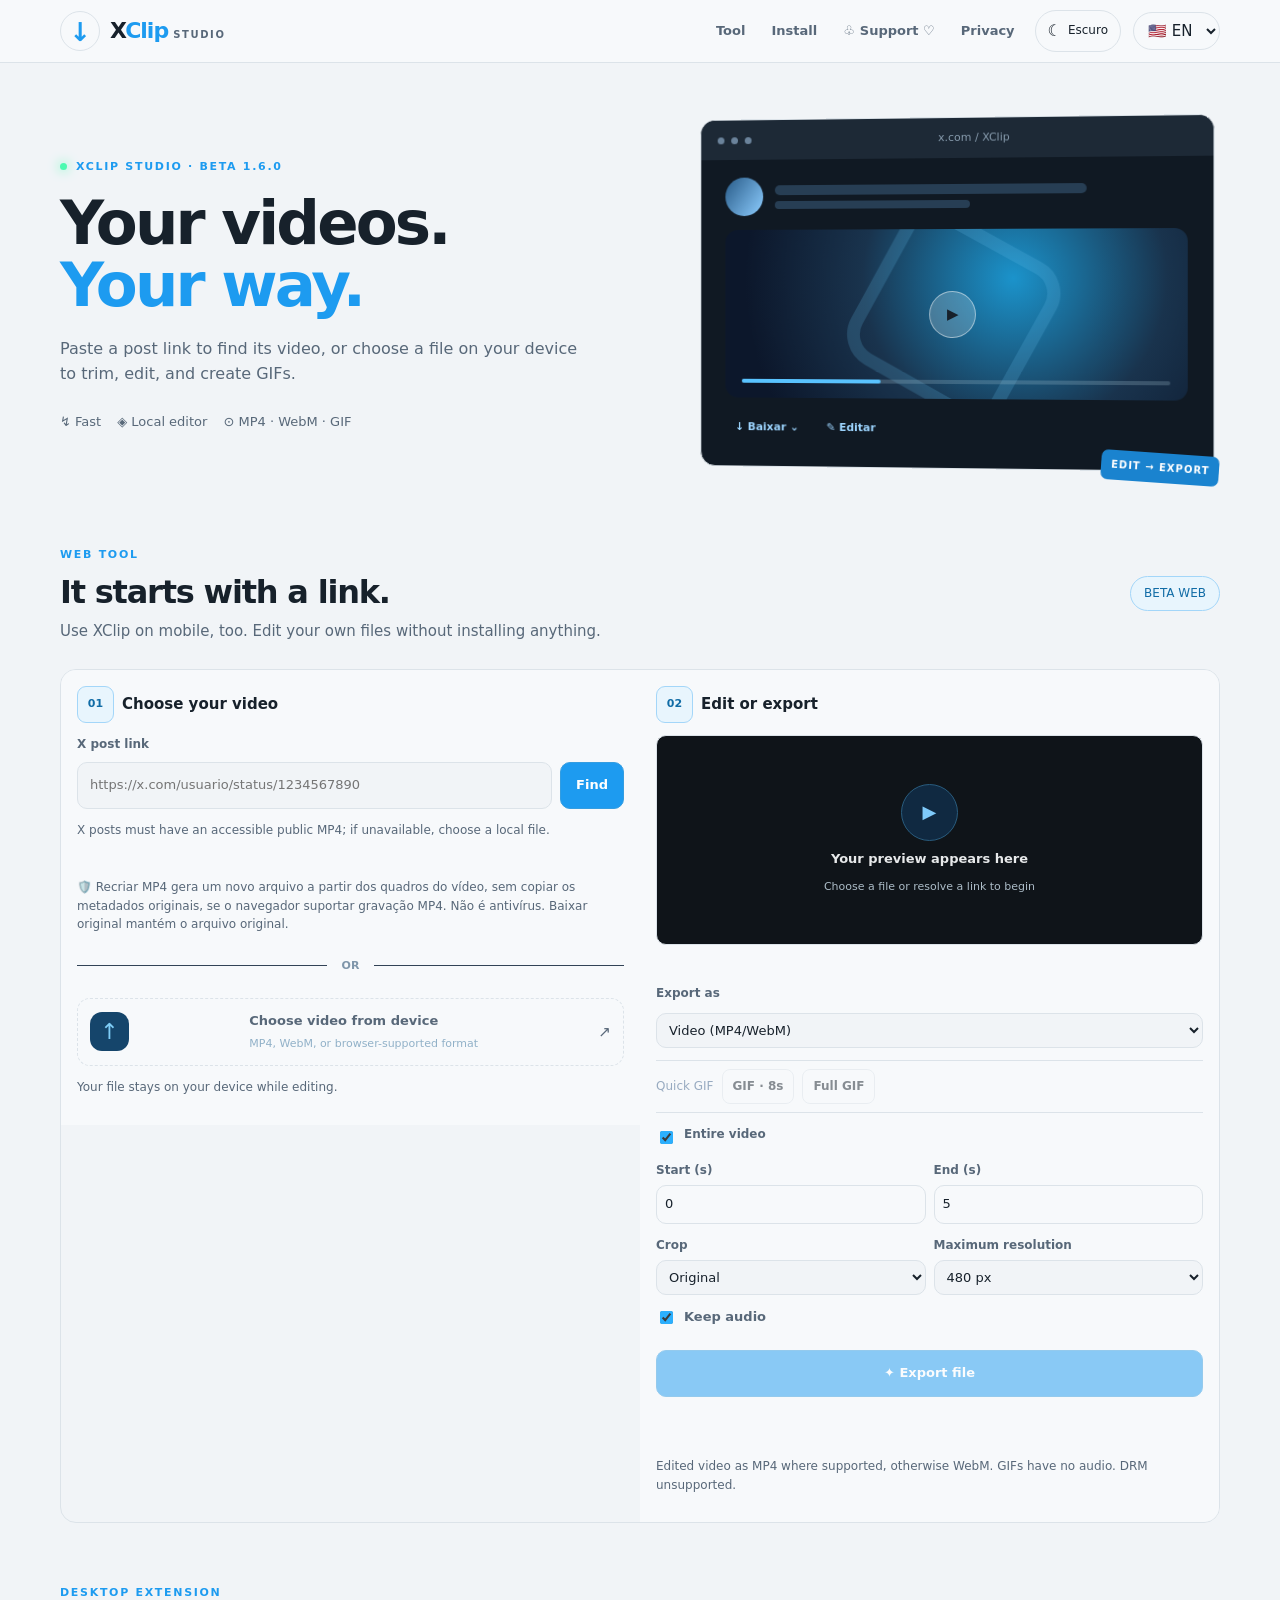
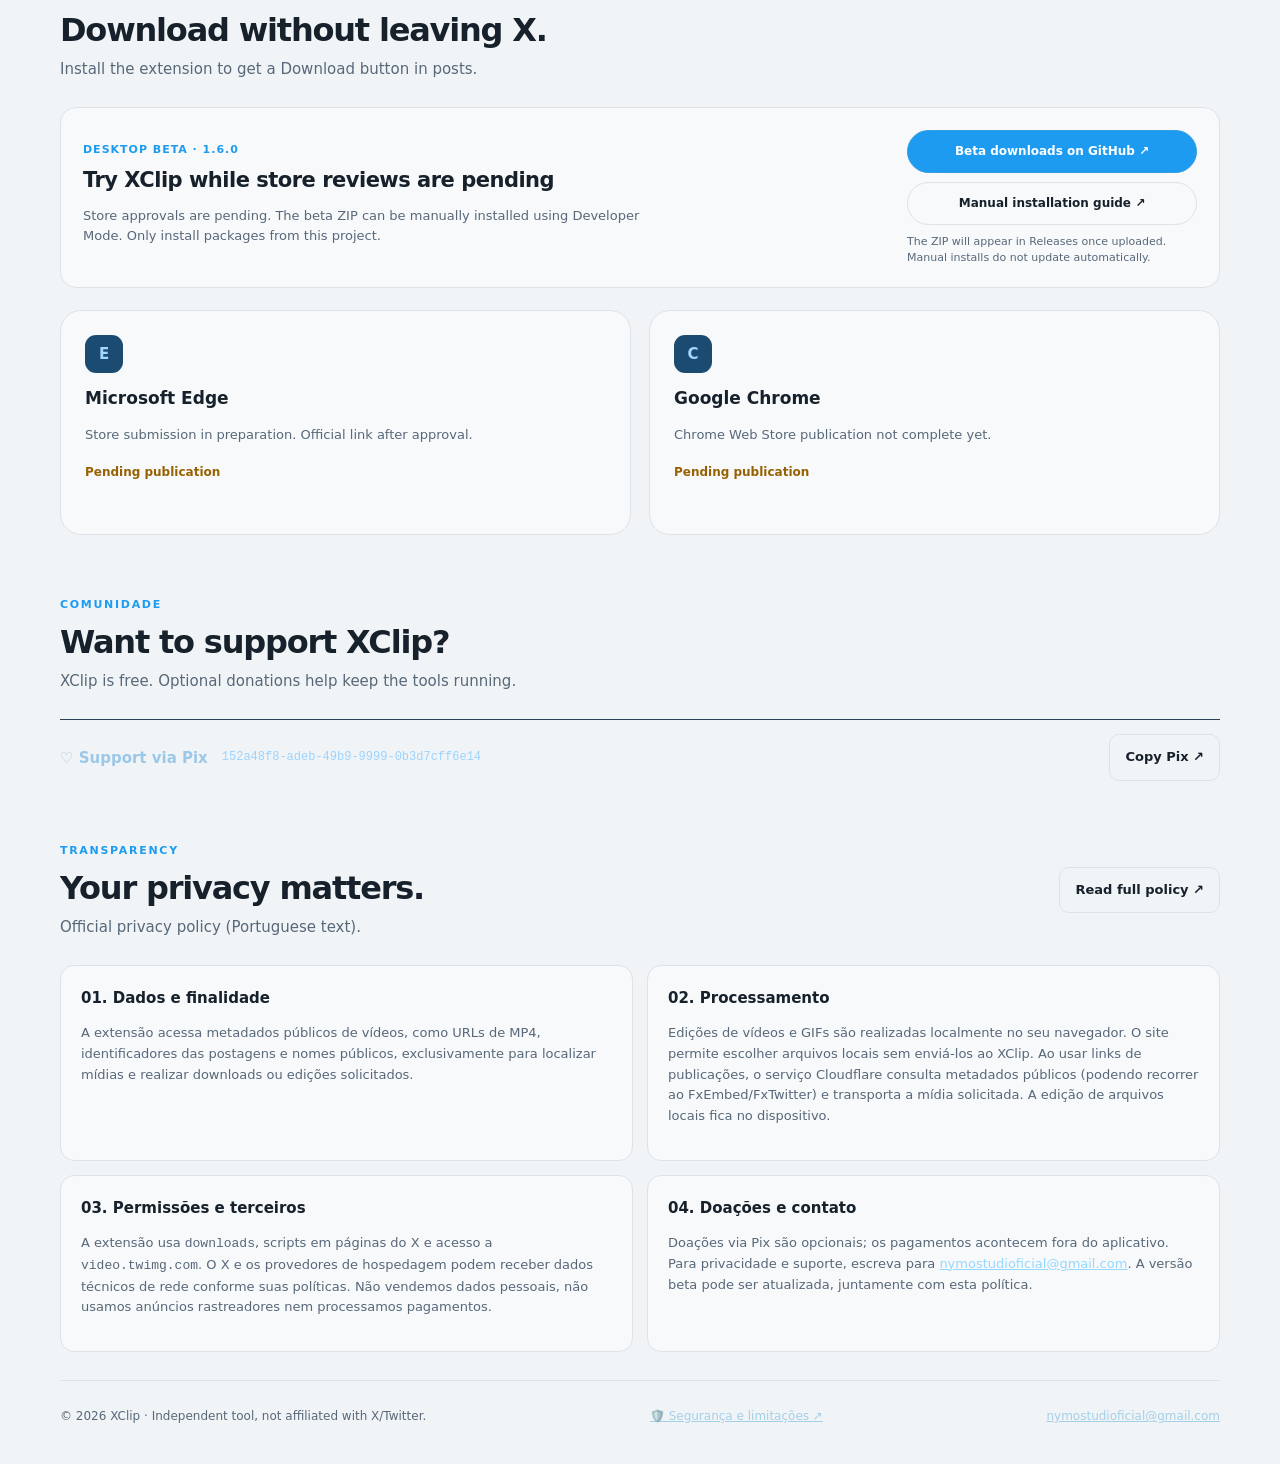
==== commit e3a80907: "docs: make Safe Media security claims and limits visible on XClip website" ====
--- a/index.html
+++ b/index.html
@@ -39,7 +39,7 @@
 <div class="installgrid"><div class="installcard"><div class="logo-square">E</div><h3>Microsoft Edge</h3><p data-i18n="edgeInfo">Versão 1.3 em análise. O link oficial será ativado após aprovação.</p><span class="unavailable" data-i18n="edgePending">Aguardando publicação</span></div><div class="installcard"><div class="logo-square">C</div><h3>Google Chrome</h3><p data-i18n="chromeInfo">Versão 1.3 em análise. O link oficial será ativado após aprovação.</p><span class="unavailable" data-i18n="chromePending">Aguardando publicação</span></div></div></section>
 <section id="support" class="section xclip-support-section"><div class="sectionhead"><div><span class="eyebrow muted">COMUNIDADE</span><h2 data-i18n="supportTitle">Quer apoiar o XClip?</h2><p data-i18n="supportText">O projeto é gratuito. Contribuições são opcionais e ajudam a manter as ferramentas.</p></div></div><div class="donate-inline"><span data-i18n="pixLabel">Pix de apoio · doação opcional</span><code id="pix-key">152a48f8-adeb-49b9-9999-0b3d7cff6e14</code><button id="copy-pix-site" type="button" class="outline" data-i18n="pixCopy">Copiar Pix ↗</button></div></section>
 <section id="privacy" class="section privacy"><div class="sectionhead"><div><span class="eyebrow muted" data-i18n="privacyBadge">TRANSPARÊNCIA</span><h2 data-i18n="privacyTitle">Sua privacidade importa.</h2><p data-i18n="privacyNote">Política de privacidade oficial (texto em português).</p></div><a class="outline" href="privacy.html" target="_blank" rel="noopener noreferrer" data-i18n="fullPolicy">Ver documento completo ↗</a></div><div class="privacy-cards"><div><h3>01. Dados e finalidade</h3><p>A extensão acessa metadados públicos de vídeos, como URLs de MP4, identificadores das postagens e nomes públicos, exclusivamente para localizar mídias e realizar downloads ou edições solicitados.</p></div><div><h3>02. Processamento</h3><p>Edições de vídeos e GIFs são realizadas localmente no seu navegador. O site permite escolher arquivos locais sem enviá-los ao XClip. Ao usar links de publicações, o serviço Cloudflare consulta metadados públicos (podendo recorrer ao FxEmbed/FxTwitter) e transporta a mídia solicitada. A edição de arquivos locais fica no dispositivo.</p></div><div><h3>03. Permissões e terceiros</h3><p>A extensão usa <code>downloads</code>, scripts em páginas do X e acesso a <code>video.twimg.com</code>. O X e os provedores de hospedagem podem receber dados técnicos de rede conforme suas políticas. Não vendemos dados pessoais, não usamos anúncios rastreadores nem processamos pagamentos.</p></div><div><h3>04. Doações e contato</h3><p>Doações via Pix são opcionais; os pagamentos acontecem fora do aplicativo. Para privacidade e suporte, escreva para <a href="mailto:nymostudioficial@gmail.com">nymostudioficial@gmail.com</a>. A versão beta pode ser atualizada, juntamente com esta política.</p></div></div></section>
-<footer class="footer"><div>© 2026 XClip · <span data-i18n="footer">Ferramenta independente, sem vínculo oficial com X/Twitter.</span></div><a href="mailto:nymostudioficial@gmail.com">nymostudioficial@gmail.com</a></footer>
+<footer class="footer"><div>© 2026 XClip · <span data-i18n="footer">Ferramenta independente, sem vínculo oficial com X/Twitter.</span></div><a href="https://github.com/john-cris19/xclip-studio/blob/main/SEGURANCA.md" target="_blank" rel="noopener noreferrer">🛡️ Segurança e limitações ↗</a><a href="mailto:nymostudioficial@gmail.com">nymostudioficial@gmail.com</a></footer>
 </main>
 <script src="config.js?v=1.7.0"></script><script src="translations.js?v=1.7.0"></script><script src="gif-codec.js?v=1.7.0"></script><script src="safe-media.js?v=1.7.0"></script><script src="studio.js?v=1.7.0"></script>
 </body></html>
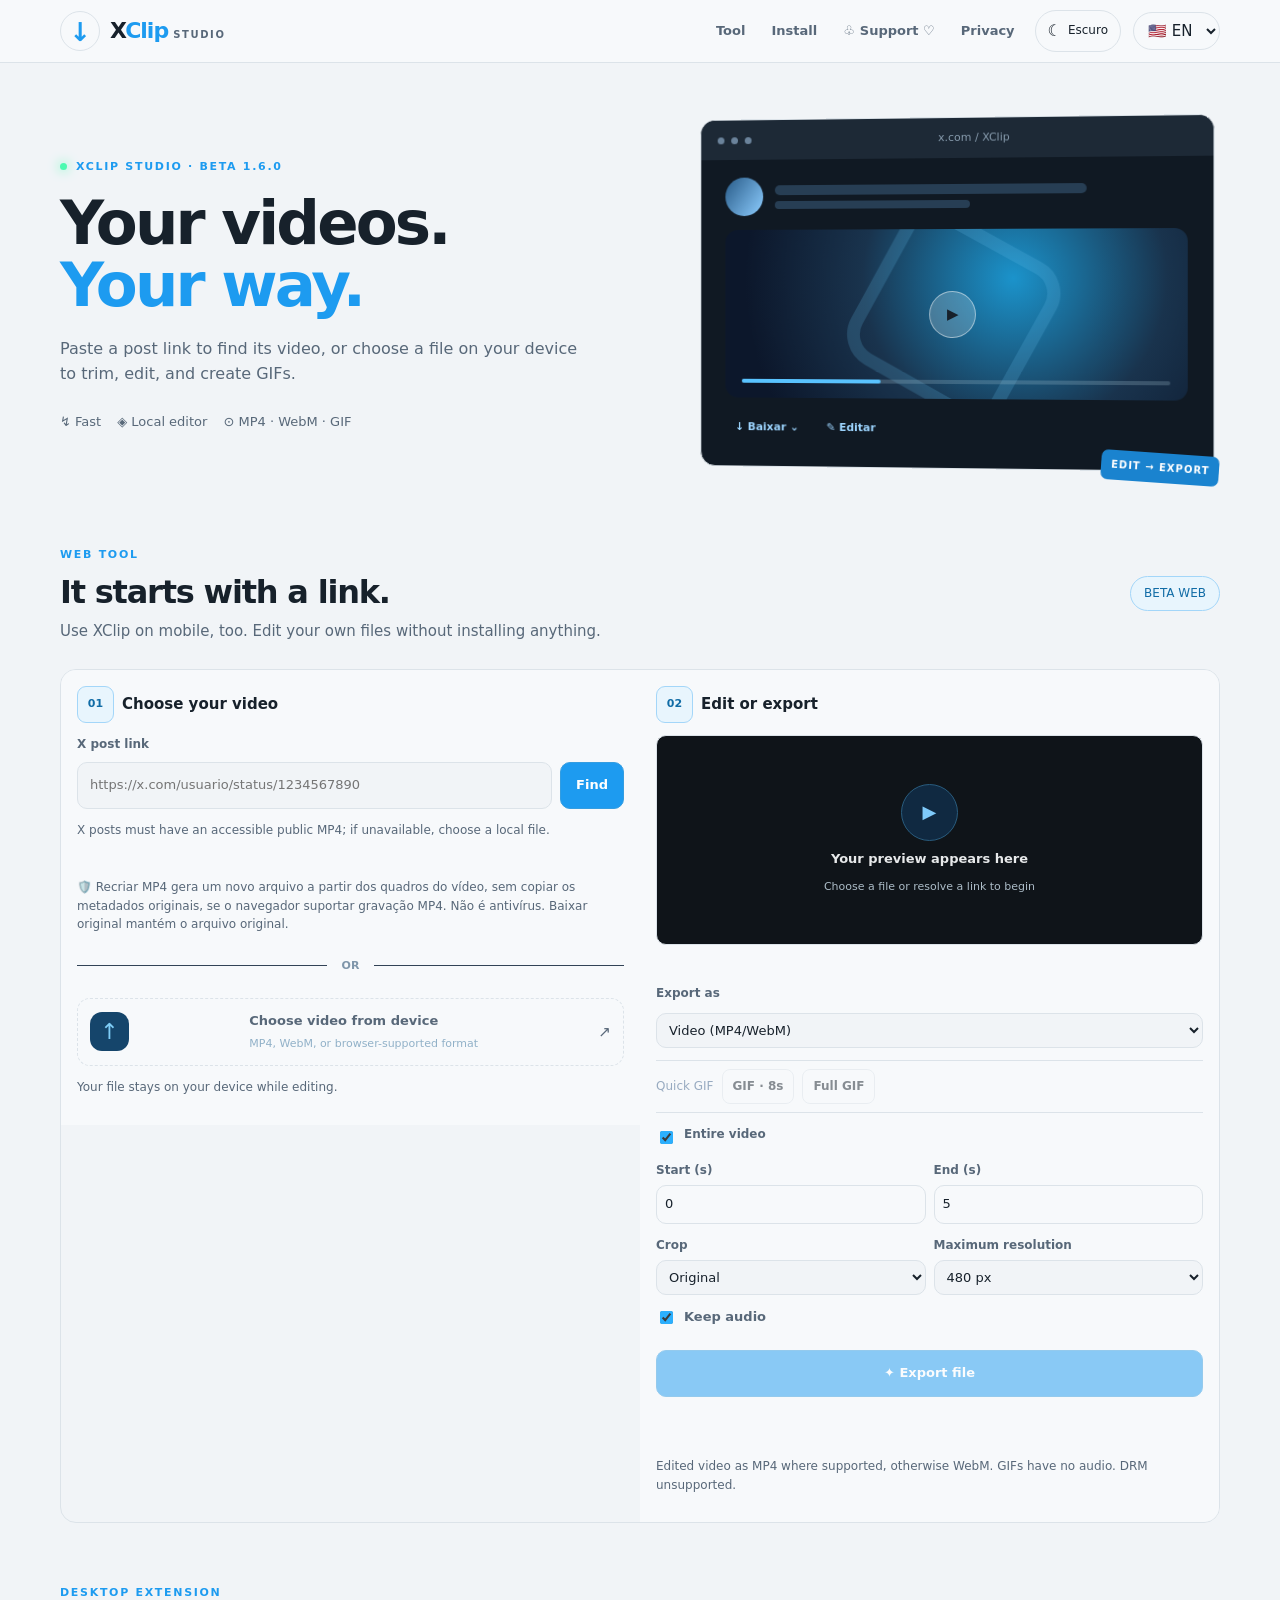
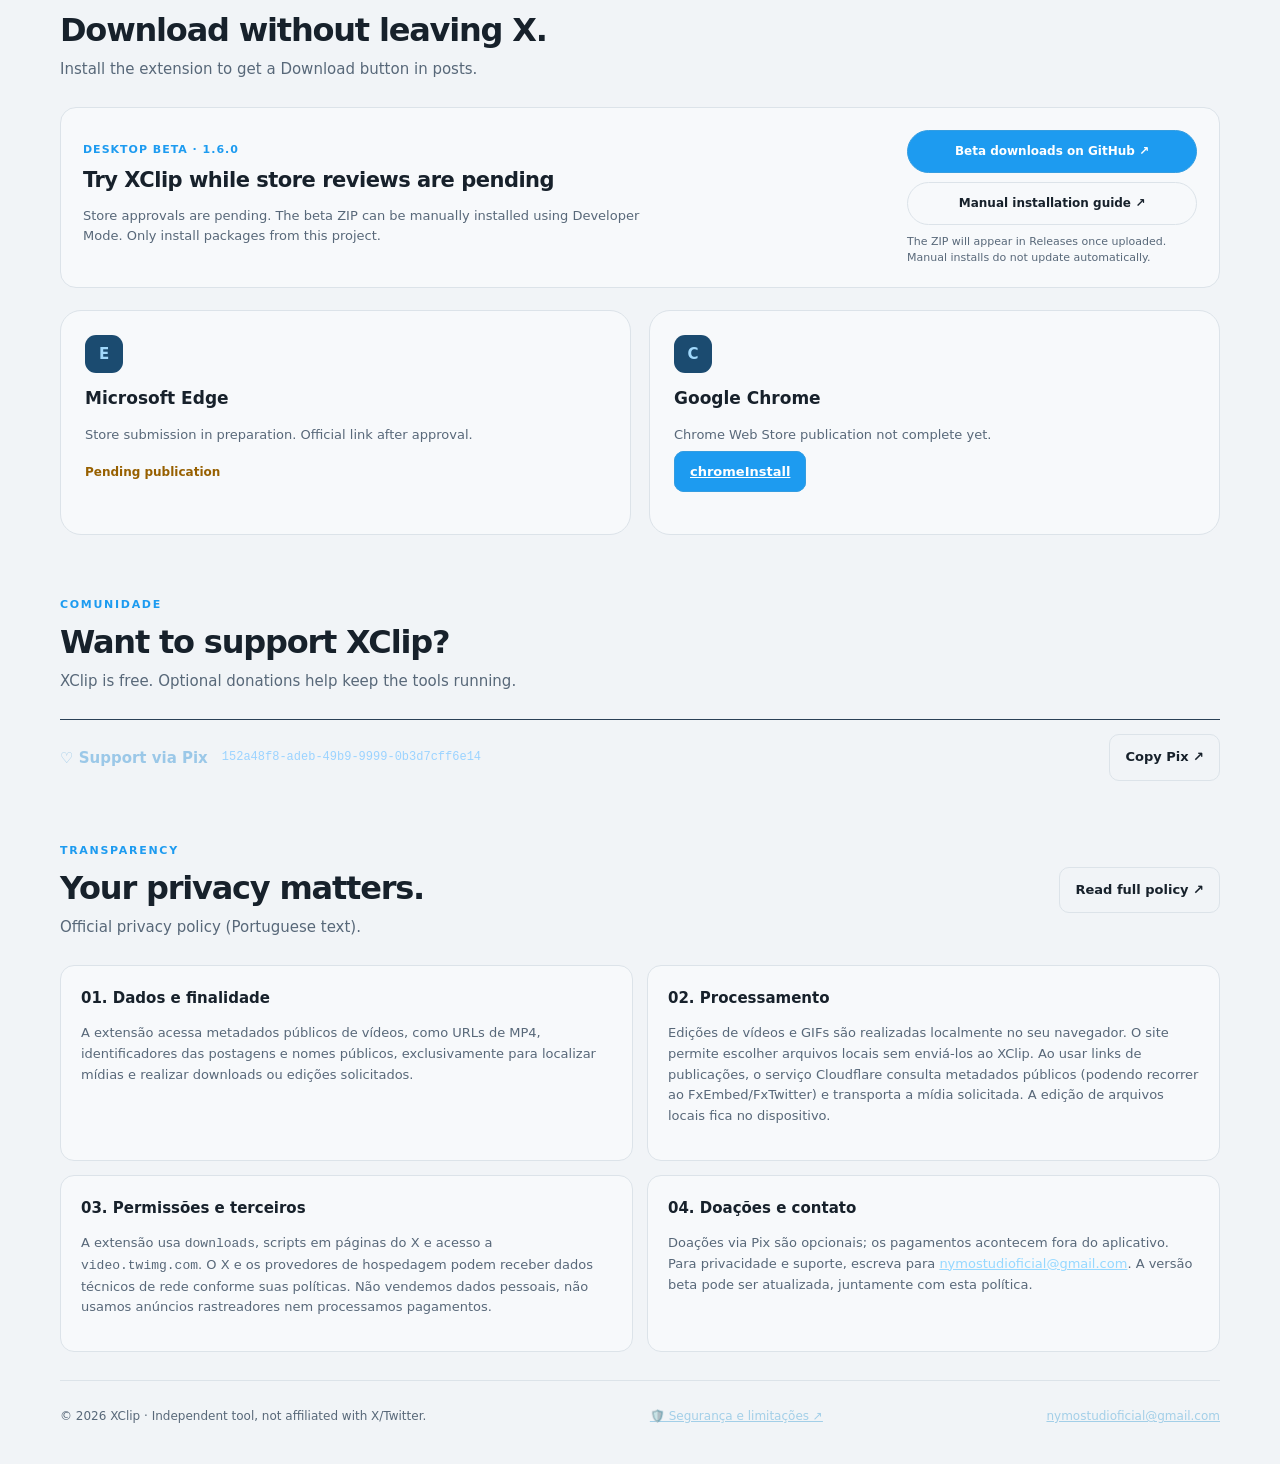
==== commit d858fc6c: "site: link to live Chrome Web Store listing while Edge remains unverified" ====
--- a/index.html
+++ b/index.html
@@ -1,12 +1,12 @@
 <!doctype html><html lang="pt-BR"><head><meta charset="utf-8"><meta name="viewport" content="width=device-width,initial-scale=1">
 <meta name="theme-color" content="#080f1b"><meta name="description" content="XClip Studio: baixe vídeos do X, edite vídeos no navegador ou crie GIFs. Política de privacidade e instalação da extensão."><title>XClip Studio — Seu vídeo. Seu jeito.</title>
-<link rel="icon" href="XClip-Site-1.3/assets/icon48.png"><link rel="stylesheet" href="style.css?v=1.7.0"></head>
+<link rel="icon" href="XClip-Site-1.3/assets/icon48.png"><link rel="stylesheet" href="style.css?v=1.7.1"></head>
 <body>
 <header class="header"><div class="shell top"><a class="brand" href="#home"><span class="brand-icon">↓</span><span>X<span class="accent">Clip</span><small> STUDIO</small></span></a>
 <nav aria-label="Menu"><a data-i18n="navTool" href="#tool">Ferramenta</a><a data-i18n="navInstall" href="#install">Instalar</a><a href="#support" class="nav-support"><span aria-hidden="true">♧</span><span data-i18n="navSupport">Apoiar</span></a><a data-i18n="navPrivacy" href="#privacy">Privacidade</a></nav>
 <button type="button" id="theme-toggle" class="theme-toggle" aria-label="Alternar tema claro e escuro"><span aria-hidden="true">☾</span><span id="theme-label">Escuro</span></button><div class="lang-area"><label for="lang" class="sr-only">Language</label><select id="lang"><option value="pt_BR">🇧🇷 PT</option><option value="en">🇺🇸 EN</option><option value="es">🇪🇸 ES</option><option value="fr">🇫🇷 FR</option><option value="ar">العربية</option><option value="zh_CN">中文</option></select></div></div></header>
 <main id="home" class="shell">
-<section class="hero"><div class="hero-left"><span class="eyebrow"><span class="light-dot"></span><span data-i18n="eyebrow">XCLIP STUDIO · BETA 1.7.0</span></span>
+<section class="hero"><div class="hero-left"><span class="eyebrow"><span class="light-dot"></span><span data-i18n="eyebrow">XCLIP STUDIO · BETA 1.7.1</span></span>
 <h1 data-i18n="headline">Seus vídeos.<br><span class="accent">Seu jeito.</span></h1><p class="lead" data-i18n="subhead">Cole o link de uma publicação para buscar o vídeo, ou escolha um arquivo do seu dispositivo para cortar, editar e criar GIFs.</p>
 <div class="facts"><span>↯ <span data-i18n="chipSpeed">Rápido</span></span><span>◈ <span data-i18n="chipEditor">Editor local</span></span><span>⊙ <span data-i18n="chipFormats">MP4 · WebM · GIF</span></span></div></div>
 <div class="hero-art" aria-hidden="true"><div class="art-window"><div class="window-top"><i></i><i></i><i></i><span>x.com / XClip</span></div><div class="window-content"><div class="art-post"><span class="art-avatar"></span><span class="art-lines"><b></b><b></b></span></div><div class="art-video"><div class="play">▶</div><div class="art-timeline"><span></span></div></div><div class="art-buttons"><span>↓ Baixar ⌄</span><span>✎ Editar</span></div></div></div><div class="art-tag">EDIT → EXPORT</div></div></section>
@@ -15,7 +15,7 @@
 <label class="label" for="postUrl" data-i18n="urlLabel">Link da publicação do X</label><div class="inputrow"><input type="url" id="postUrl" placeholder="https://x.com/usuario/status/1234567890" autocomplete="off" spellcheck="false"><button id="resolve" class="primary" type="button" data-i18n="findButton">Buscar</button></div>
 <p class="help" data-i18n="linkHelp">Baixe vídeos de posts públicos com MP4 acessível. A busca pode falhar quando o X restringe a mídia.</p>
 <div id="linkStatus" class="inline-state" role="status" aria-live="polite"></div>
-<div id="resolved" hidden><label class="label" for="quality" data-i18n="qualityLabel">Qualidade disponível</label><select id="quality" class="select"></select><div class="actions"><button id="downloadDirect" class="primary" type="button" data-i18n="downloadDirect">↓ Baixar MP4 original</button><button id="safeDownload" class="outline" type="button">🛡️ Recriar MP4</button><button id="gifShortDirect" type="button" class="outline xclip-quick-gif" data-i18n="gifShortQuick">GIF · 8 s</button><button id="gifFullDirect" type="button" class="outline xclip-quick-gif" data-i18n="gifFullQuick">GIF inteiro</button><button id="openEditor" type="button" class="outline" data-i18n="editFound">✎ Editar esse vídeo</button></div></div>
+<div id="resolved" hidden><label class="label" for="quality" data-i18n="qualityLabel">Qualidade disponível</label><select id="quality" class="select"></select><div class="actions"><a id="downloadDirect" class="primary xclip-direct" href="#" data-i18n="downloadDirect">↓ Baixar MP4 original</a><button id="safeDownload" class="outline" type="button">🛡️ Recriar MP4</button><button id="gifShortDirect" type="button" class="outline xclip-quick-gif" data-i18n="gifShortQuick">GIF · 8 s</button><button id="gifFullDirect" type="button" class="outline xclip-quick-gif" data-i18n="gifFullQuick">GIF inteiro</button><button id="openEditor" type="button" class="outline" data-i18n="editFound">✎ Editar esse vídeo</button></div></div>
 <p class="help" id="safety-note">🛡️ Recriar MP4 gera um novo arquivo a partir dos quadros do vídeo, sem copiar os metadados originais, se o navegador suportar gravação MP4. Não é antivírus. Baixar original mantém o arquivo original.</p><div class="or"><span data-i18n="or">OU</span></div>
 <label class="filepick" for="file"><span class="upload-icon">↑</span><span><strong data-i18n="fileTitle">Escolher vídeo do aparelho</strong><small data-i18n="fileHint">MP4, WebM ou outro formato compatível com o navegador</small></span><span aria-hidden="true">↗</span></label><input id="file" type="file" accept="video/*,.mp4,.webm" hidden><p class="help" data-i18n="filePrivacy">Seu arquivo fica no próprio dispositivo durante a edição.</p></div>
 <div id="editorPanel" class="pane edit-pane"><div class="pane-title"><span class="step">02</span><h3 data-i18n="editorTitle">Editar ou exportar</h3></div><div class="preview"><video id="preview" controls playsinline preload="metadata"></video><div id="noVideo" class="preview-placeholder"><span>▶</span><strong data-i18n="placeholderTitle">Sua prévia aparece aqui</strong><small data-i18n="placeholderSub">Escolha um arquivo ou resolva um link para começar</small></div></div><div class="clip-player" id="clip-player" hidden><button id="clip-play" type="button" aria-label="Reproduzir trecho selecionado">▶</button><input id="clip-seek" type="range" min="0" max="100" value="0" step=".1" aria-label="Progresso do trecho"><strong id="clip-clock">0:00 / 0:00</strong></div>
@@ -25,21 +25,22 @@
  
  <div class="trim-rail" id="trim-rail"><div class="trim-highlight"></div><input type="range" id="start-slider" min="0" max="10" step=".1" value="0" aria-label="Início do trecho"><input type="range" id="end-slider" min="0" max="10" step=".1" value="5" aria-label="Fim do trecho"></div>
  <div class="trim-markers"><span>0:00</span><span id="total-time">0:00</span></div></div><div class="two" id="trimInputs"><div><label for="start" data-i18n="startLabel">Início (s)</label><input id="start" type="number" min="0" step=".1" value="0" disabled></div><div><label for="end" data-i18n="endLabel">Fim (s)</label><input id="end" type="number" min=".1" step=".1" value="5" disabled></div></div>
-<div class="two"><div><label for="crop" data-i18n="cropLabel">Enquadramento</label><select id="crop" class="select"><option value="original" data-i18n="cropOriginal">Original</option><option value="1:1">1:1 · Quadrado</option><option value="9:16">9:16 · Vertical</option><option value="16:9">16:9 · Horizontal</option></select></div><div><label for="size" data-i18n="sizeLabel">Resolução máxima</label><select id="size" class="select"><option value="320">320 px</option><option value="480" selected>480 px</option><option value="640">640 px</option><option value="720">720 px</option><option value="original" data-i18n="sourceRes">Original</option></select></div></div>
+<div class="two"><div><label for="crop" data-i18n="cropLabel">Enquadramento</label><select id="crop" class="select"><option value="original" data-i18n="cropOriginal">Original</option><option value="1:1">1:1 · Quadrado</option><option value="9:16">9:16 · Vertical</option><option value="16:9">16:9 · Horizontal</option></select></div><div><label for="size" data-i18n="sizeLabel">Resolução máxima</label><select id="size" class="select"><option value="240">240 px</option><option value="320">320 px</option><option value="480" selected>480 px</option><option value="640">640 px</option><option value="720">720 px</option><option value="original" data-i18n="sourceRes">Original</option></select></div></div>
 <div class="two"><div id="fpsWrap"><label for="fps">FPS <span data-i18n="gifOnly">(GIF)</span></label><select id="fps" class="select"><option value="4">4</option><option value="6" selected>6</option><option value="10">10</option></select></div><div class="audio-control"><label class="checkline"><input type="checkbox" id="keepAudio" checked><span data-i18n="audioLabel">Manter áudio</span></label></div></div>
 <button id="export" class="primary export-btn" type="button" disabled data-i18n="exportButton">✦ Exportar arquivo</button><button id="cancel" type="button" class="outline" hidden data-i18n="cancel">Cancelar</button>
+<div id="mobile-save-panel" hidden role="status" aria-live="polite" class="mobile-save-panel"><strong id="mobile-save-title">Arquivo pronto para salvar</strong><p id="mobile-save-desc">Toque no botão para salvar no celular.</p><div class="mobile-save-actions"><a id="mobile-save-link" class="primary" href="#" download>↓ Salvar arquivo</a><button id="mobile-share" type="button" class="outline" hidden>Compartilhar / Salvar no dispositivo</button></div><small>Em alguns iPhones, use Compartilhar → Salvar em Arquivos.</small></div>
 <progress id="progress" max="100" value="0" hidden></progress><p id="editorStatus" role="status" aria-live="polite" class="help"></p><p class="help" data-i18n="codecNotice">Vídeos editados usam MP4 quando o navegador suporta, ou WebM. GIFs não têm áudio. Conteúdos com DRM não são compatíveis.</p></div></div></div></section>
 <section id="install" class="section"><div class="sectionhead"><div><span class="eyebrow muted" data-i18n="installBadge">EXTENSÃO PARA COMPUTADOR</span><h2 data-i18n="installTitle">Baixar sem sair do X.</h2><p data-i18n="installSub">Para usar o botão Baixar diretamente nas publicações, instale a extensão.</p></div></div>
 <div class="beta-install" role="region" aria-label="Instalação manual do XClip beta">
  <div class="beta-copy"><span class="eyebrow" data-i18n="betaLabel">BETA PARA COMPUTADOR · 1.6.0</span>
- <h3 data-i18n="betaTitle">Teste o XClip antes da aprovação das lojas</h3>
- <p data-i18n="betaExplanation">A extensão está em revisão. Enquanto isso, o ZIP beta pode ser instalado manualmente pelo Modo do desenvolvedor. Só instale arquivos deste projeto.</p></div>
+ <h3 data-i18n="betaTitle">Chrome disponível · beta manual opcional</h3>
+ <p data-i18n="betaExplanation">A versão do Chrome já possui página pública. A loja do Edge ainda não foi confirmada; para testes, mantenha a instalação manual opcional.</p></div>
  <div class="beta-links"><a class="primary beta-cta" href="https://github.com/john-cris19/xclip-studio/releases" target="_blank" rel="noopener noreferrer" data-i18n="betaReleases">Ver downloads beta no GitHub ↗</a><a class="outline beta-guide" href="https://github.com/john-cris19/xclip-studio/blob/main/BETA-INSTALACAO.md" target="_blank" rel="noopener noreferrer" data-i18n="betaGuide">Como instalar manualmente ↗</a><small data-i18n="betaNote">O ZIP será disponibilizado em Releases após ser enviado ao repositório. Downloads manuais não recebem atualizações automáticas.</small></div>
 </div>
-<div class="installgrid"><div class="installcard"><div class="logo-square">E</div><h3>Microsoft Edge</h3><p data-i18n="edgeInfo">Versão 1.3 em análise. O link oficial será ativado após aprovação.</p><span class="unavailable" data-i18n="edgePending">Aguardando publicação</span></div><div class="installcard"><div class="logo-square">C</div><h3>Google Chrome</h3><p data-i18n="chromeInfo">Versão 1.3 em análise. O link oficial será ativado após aprovação.</p><span class="unavailable" data-i18n="chromePending">Aguardando publicação</span></div></div></section>
+<div class="installgrid"><div class="installcard"><div class="logo-square">E</div><h3>Microsoft Edge</h3><p data-i18n="edgeInfo">Versão 1.3 em análise. O link oficial será ativado após aprovação.</p><span class="unavailable" data-i18n="edgePending">Aguardando publicação</span></div><div class="installcard"><div class="logo-square">C</div><h3>Google Chrome</h3><p data-i18n="chromeInfo">A extensão já tem uma página pública na Chrome Web Store. Baixe pela loja oficial.</p><a class="primary xclip-store-link" href="https://chromewebstore.google.com/detail/xclip-baixar-v%C3%ADdeos-do-x/dodheopgjilndlalefbljpchepchoalg" target="_blank" rel="noopener noreferrer" data-i18n="chromeInstall">Instalar pelo Google Chrome ↗</a></div></div></section>
 <section id="support" class="section xclip-support-section"><div class="sectionhead"><div><span class="eyebrow muted">COMUNIDADE</span><h2 data-i18n="supportTitle">Quer apoiar o XClip?</h2><p data-i18n="supportText">O projeto é gratuito. Contribuições são opcionais e ajudam a manter as ferramentas.</p></div></div><div class="donate-inline"><span data-i18n="pixLabel">Pix de apoio · doação opcional</span><code id="pix-key">152a48f8-adeb-49b9-9999-0b3d7cff6e14</code><button id="copy-pix-site" type="button" class="outline" data-i18n="pixCopy">Copiar Pix ↗</button></div></section>
 <section id="privacy" class="section privacy"><div class="sectionhead"><div><span class="eyebrow muted" data-i18n="privacyBadge">TRANSPARÊNCIA</span><h2 data-i18n="privacyTitle">Sua privacidade importa.</h2><p data-i18n="privacyNote">Política de privacidade oficial (texto em português).</p></div><a class="outline" href="privacy.html" target="_blank" rel="noopener noreferrer" data-i18n="fullPolicy">Ver documento completo ↗</a></div><div class="privacy-cards"><div><h3>01. Dados e finalidade</h3><p>A extensão acessa metadados públicos de vídeos, como URLs de MP4, identificadores das postagens e nomes públicos, exclusivamente para localizar mídias e realizar downloads ou edições solicitados.</p></div><div><h3>02. Processamento</h3><p>Edições de vídeos e GIFs são realizadas localmente no seu navegador. O site permite escolher arquivos locais sem enviá-los ao XClip. Ao usar links de publicações, o serviço Cloudflare consulta metadados públicos (podendo recorrer ao FxEmbed/FxTwitter) e transporta a mídia solicitada. A edição de arquivos locais fica no dispositivo.</p></div><div><h3>03. Permissões e terceiros</h3><p>A extensão usa <code>downloads</code>, scripts em páginas do X e acesso a <code>video.twimg.com</code>. O X e os provedores de hospedagem podem receber dados técnicos de rede conforme suas políticas. Não vendemos dados pessoais, não usamos anúncios rastreadores nem processamos pagamentos.</p></div><div><h3>04. Doações e contato</h3><p>Doações via Pix são opcionais; os pagamentos acontecem fora do aplicativo. Para privacidade e suporte, escreva para <a href="mailto:nymostudioficial@gmail.com">nymostudioficial@gmail.com</a>. A versão beta pode ser atualizada, juntamente com esta política.</p></div></div></section>
 <footer class="footer"><div>© 2026 XClip · <span data-i18n="footer">Ferramenta independente, sem vínculo oficial com X/Twitter.</span></div><a href="https://github.com/john-cris19/xclip-studio/blob/main/SEGURANCA.md" target="_blank" rel="noopener noreferrer">🛡️ Segurança e limitações ↗</a><a href="mailto:nymostudioficial@gmail.com">nymostudioficial@gmail.com</a></footer>
 </main>
-<script src="config.js?v=1.7.0"></script><script src="translations.js?v=1.7.0"></script><script src="gif-codec.js?v=1.7.0"></script><script src="safe-media.js?v=1.7.0"></script><script src="studio.js?v=1.7.0"></script>
+<script src="config.js?v=1.7.1"></script><script src="translations.js?v=1.7.1"></script><script src="gif-codec.js?v=1.7.1"></script><script src="safe-media.js?v=1.7.1"></script><script src="studio.js?v=1.7.1"></script>
 </body></html>
--- a/style.css
+++ b/style.css
@@ -97,3 +97,14 @@
 .beta-install .beta-copy{flex:1;max-width:560px}.beta-copy .eyebrow{font-size:11px;font-weight:800;letter-spacing:.09em;color:var(--blue)}.beta-copy h3{font-size:21px;letter-spacing:-.5px;line-height:1.2;margin:8px 0}.beta-copy p{font-size:13px;color:var(--muted);line-height:1.55}
 .beta-links{display:grid;gap:9px;min-width:220px;max-width:290px}.beta-links a{text-align:center;text-decoration:none;border-radius:99px;font-size:12px;padding:11px 16px;font-weight:700}.beta-links .beta-cta{color:white!important;display:block}.beta-links small{font-size:11px;color:var(--muted);line-height:1.4}
 @media(max-width:770px){.beta-install{display:block;padding:16px}.beta-links{margin-top:14px;max-width:none;min-width:0}.beta-copy h3{font-size:19px}}
+
+
+/* 1.7.1: reliable mobile file hand-off after asynchronous media conversion */
+.xclip-direct,.mobile-save-actions a{display:inline-flex;justify-content:center;align-items:center;gap:5px;text-decoration:none;font-weight:700;cursor:pointer;border-radius:99px!important}
+.mobile-save-panel{margin:16px 0;padding:14px;border:1px solid var(--blue);border-radius:14px;background:color-mix(in srgb,var(--surface) 90%,var(--blue) 10%);color:var(--ink);line-height:1.45}
+.mobile-save-panel[hidden]{display:none!important}
+.mobile-save-panel strong{font-size:15px;display:block}.mobile-save-panel p{color:var(--muted);font-size:12px;margin:5px 0 14px}
+.mobile-save-actions{display:flex;flex-wrap:wrap;gap:9px}
+.mobile-save-actions a,.mobile-save-actions button{min-height:44px;flex:1 1 170px;padding:10px!important;font-size:13px!important}
+.mobile-save-panel small{display:block;color:var(--muted);font-size:11px;margin-top:10px}
+@media(max-width:640px){#resolved .actions{display:grid;grid-template-columns:repeat(2,minmax(0,1fr));gap:8px}#resolved .actions>*{font-size:12px!important;min-height:45px;display:flex;align-items:center;justify-content:center;padding:9px 6px!important}#resolved .actions #downloadDirect{grid-column:1/-1} .mobile-save-actions{flex-direction:column} .mobile-save-actions>*{width:100%;flex:initial}}
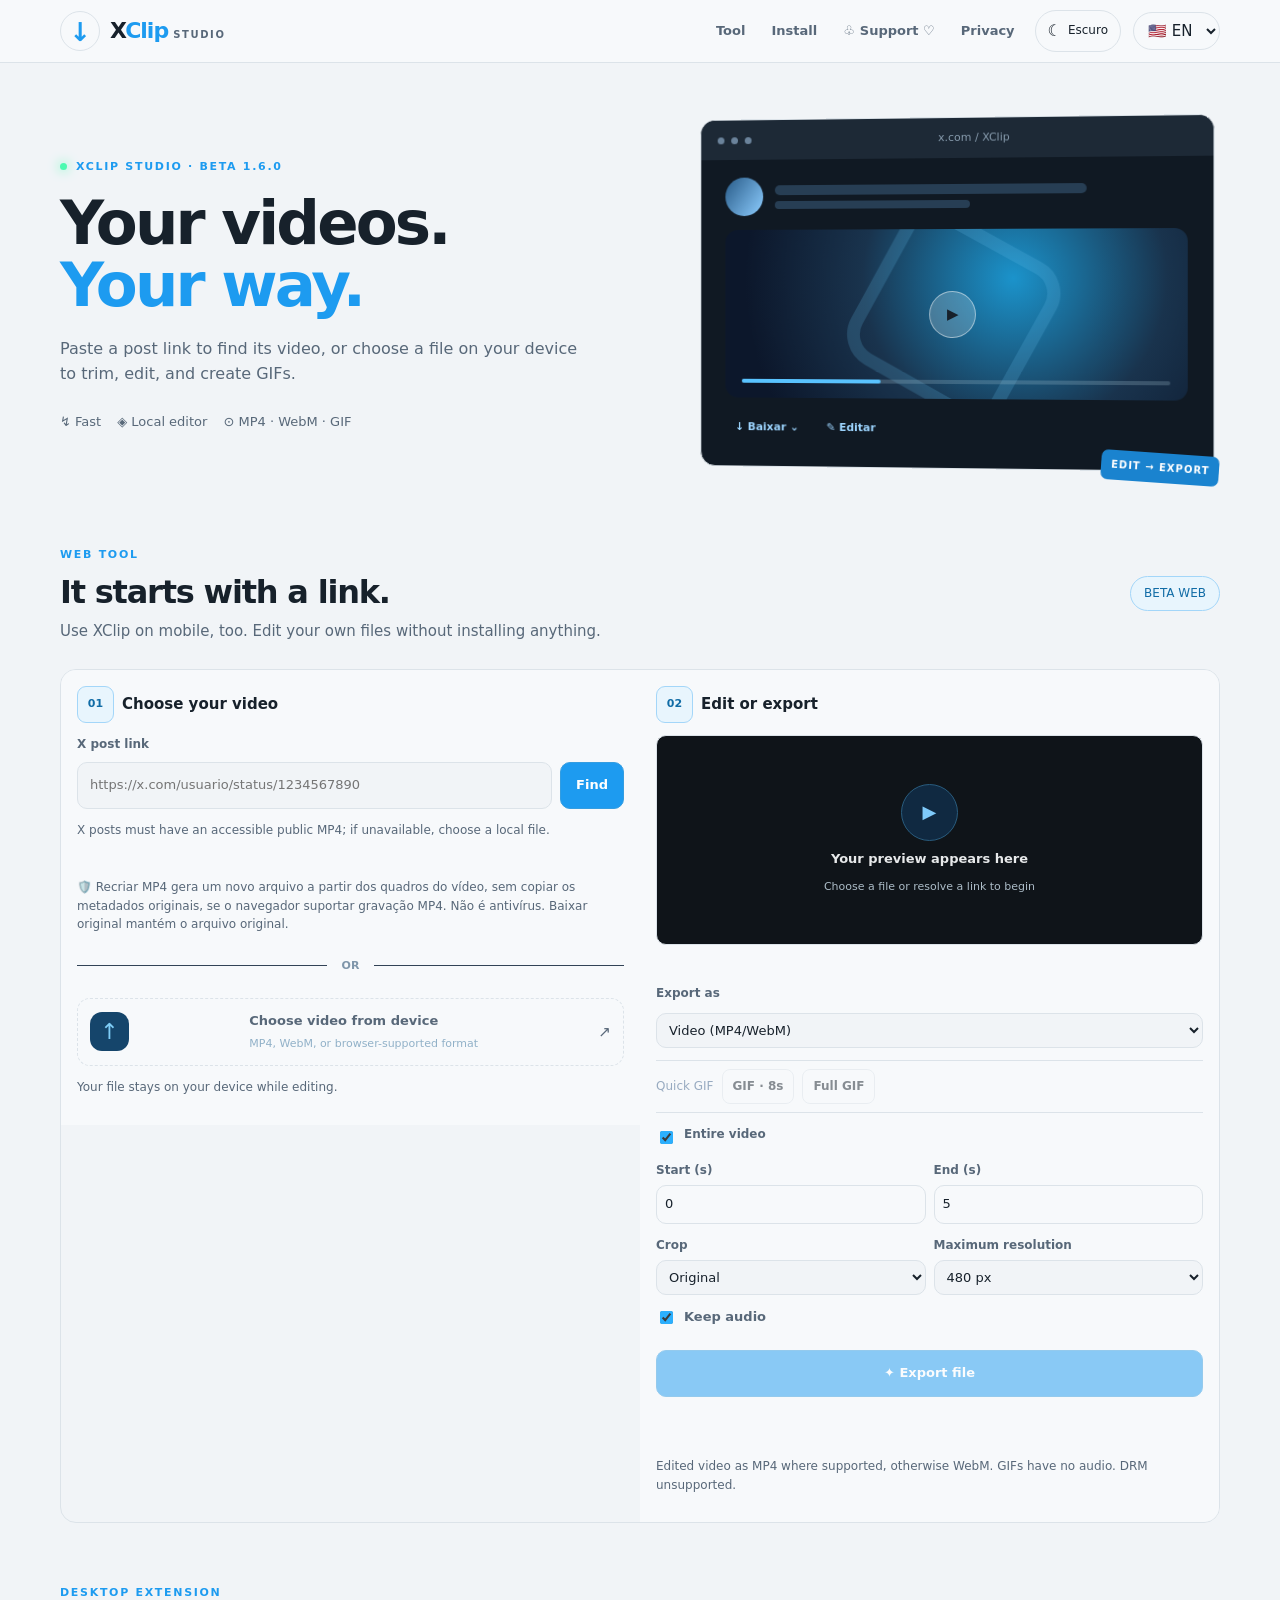
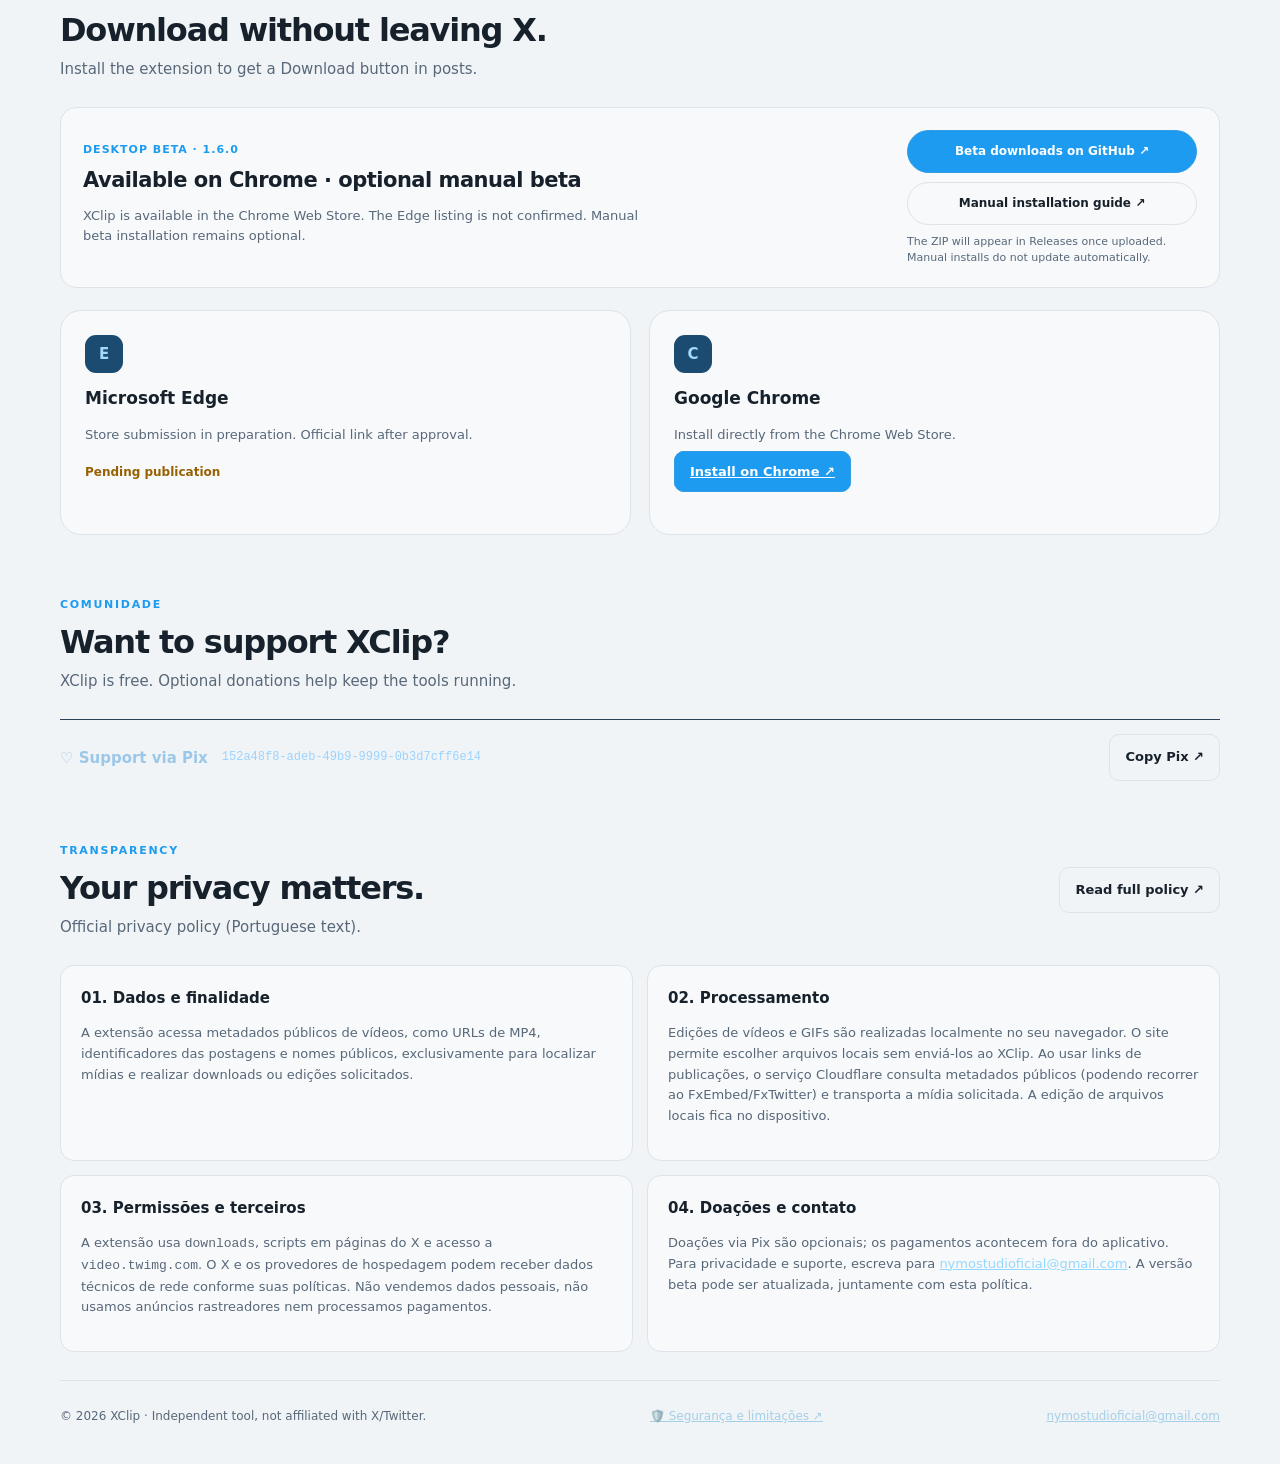
==== commit 272737b1: "site: bust cached JS/CSS assets for final mobile MP4 and GIF fix" ====
--- a/index.html
+++ b/index.html
@@ -1,12 +1,12 @@
 <!doctype html><html lang="pt-BR"><head><meta charset="utf-8"><meta name="viewport" content="width=device-width,initial-scale=1">
 <meta name="theme-color" content="#080f1b"><meta name="description" content="XClip Studio: baixe vídeos do X, edite vídeos no navegador ou crie GIFs. Política de privacidade e instalação da extensão."><title>XClip Studio — Seu vídeo. Seu jeito.</title>
-<link rel="icon" href="XClip-Site-1.3/assets/icon48.png"><link rel="stylesheet" href="style.css?v=1.7.1"></head>
+<link rel="icon" href="XClip-Site-1.3/assets/icon48.png"><link rel="stylesheet" href="style.css?v=1.7.2"></head>
 <body>
 <header class="header"><div class="shell top"><a class="brand" href="#home"><span class="brand-icon">↓</span><span>X<span class="accent">Clip</span><small> STUDIO</small></span></a>
 <nav aria-label="Menu"><a data-i18n="navTool" href="#tool">Ferramenta</a><a data-i18n="navInstall" href="#install">Instalar</a><a href="#support" class="nav-support"><span aria-hidden="true">♧</span><span data-i18n="navSupport">Apoiar</span></a><a data-i18n="navPrivacy" href="#privacy">Privacidade</a></nav>
 <button type="button" id="theme-toggle" class="theme-toggle" aria-label="Alternar tema claro e escuro"><span aria-hidden="true">☾</span><span id="theme-label">Escuro</span></button><div class="lang-area"><label for="lang" class="sr-only">Language</label><select id="lang"><option value="pt_BR">🇧🇷 PT</option><option value="en">🇺🇸 EN</option><option value="es">🇪🇸 ES</option><option value="fr">🇫🇷 FR</option><option value="ar">العربية</option><option value="zh_CN">中文</option></select></div></div></header>
 <main id="home" class="shell">
-<section class="hero"><div class="hero-left"><span class="eyebrow"><span class="light-dot"></span><span data-i18n="eyebrow">XCLIP STUDIO · BETA 1.7.1</span></span>
+<section class="hero"><div class="hero-left"><span class="eyebrow"><span class="light-dot"></span><span data-i18n="eyebrow">XCLIP STUDIO · BETA 1.7.2</span></span>
 <h1 data-i18n="headline">Seus vídeos.<br><span class="accent">Seu jeito.</span></h1><p class="lead" data-i18n="subhead">Cole o link de uma publicação para buscar o vídeo, ou escolha um arquivo do seu dispositivo para cortar, editar e criar GIFs.</p>
 <div class="facts"><span>↯ <span data-i18n="chipSpeed">Rápido</span></span><span>◈ <span data-i18n="chipEditor">Editor local</span></span><span>⊙ <span data-i18n="chipFormats">MP4 · WebM · GIF</span></span></div></div>
 <div class="hero-art" aria-hidden="true"><div class="art-window"><div class="window-top"><i></i><i></i><i></i><span>x.com / XClip</span></div><div class="window-content"><div class="art-post"><span class="art-avatar"></span><span class="art-lines"><b></b><b></b></span></div><div class="art-video"><div class="play">▶</div><div class="art-timeline"><span></span></div></div><div class="art-buttons"><span>↓ Baixar ⌄</span><span>✎ Editar</span></div></div></div><div class="art-tag">EDIT → EXPORT</div></div></section>
@@ -42,5 +42,5 @@
 <section id="privacy" class="section privacy"><div class="sectionhead"><div><span class="eyebrow muted" data-i18n="privacyBadge">TRANSPARÊNCIA</span><h2 data-i18n="privacyTitle">Sua privacidade importa.</h2><p data-i18n="privacyNote">Política de privacidade oficial (texto em português).</p></div><a class="outline" href="privacy.html" target="_blank" rel="noopener noreferrer" data-i18n="fullPolicy">Ver documento completo ↗</a></div><div class="privacy-cards"><div><h3>01. Dados e finalidade</h3><p>A extensão acessa metadados públicos de vídeos, como URLs de MP4, identificadores das postagens e nomes públicos, exclusivamente para localizar mídias e realizar downloads ou edições solicitados.</p></div><div><h3>02. Processamento</h3><p>Edições de vídeos e GIFs são realizadas localmente no seu navegador. O site permite escolher arquivos locais sem enviá-los ao XClip. Ao usar links de publicações, o serviço Cloudflare consulta metadados públicos (podendo recorrer ao FxEmbed/FxTwitter) e transporta a mídia solicitada. A edição de arquivos locais fica no dispositivo.</p></div><div><h3>03. Permissões e terceiros</h3><p>A extensão usa <code>downloads</code>, scripts em páginas do X e acesso a <code>video.twimg.com</code>. O X e os provedores de hospedagem podem receber dados técnicos de rede conforme suas políticas. Não vendemos dados pessoais, não usamos anúncios rastreadores nem processamos pagamentos.</p></div><div><h3>04. Doações e contato</h3><p>Doações via Pix são opcionais; os pagamentos acontecem fora do aplicativo. Para privacidade e suporte, escreva para <a href="mailto:nymostudioficial@gmail.com">nymostudioficial@gmail.com</a>. A versão beta pode ser atualizada, juntamente com esta política.</p></div></div></section>
 <footer class="footer"><div>© 2026 XClip · <span data-i18n="footer">Ferramenta independente, sem vínculo oficial com X/Twitter.</span></div><a href="https://github.com/john-cris19/xclip-studio/blob/main/SEGURANCA.md" target="_blank" rel="noopener noreferrer">🛡️ Segurança e limitações ↗</a><a href="mailto:nymostudioficial@gmail.com">nymostudioficial@gmail.com</a></footer>
 </main>
-<script src="config.js?v=1.7.1"></script><script src="translations.js?v=1.7.1"></script><script src="gif-codec.js?v=1.7.1"></script><script src="safe-media.js?v=1.7.1"></script><script src="studio.js?v=1.7.1"></script>
+<script src="config.js?v=1.7.2"></script><script src="translations.js?v=1.7.2"></script><script src="gif-codec.js?v=1.7.2"></script><script src="safe-media.js?v=1.7.2"></script><script src="studio.js?v=1.7.2"></script>
 </body></html>
